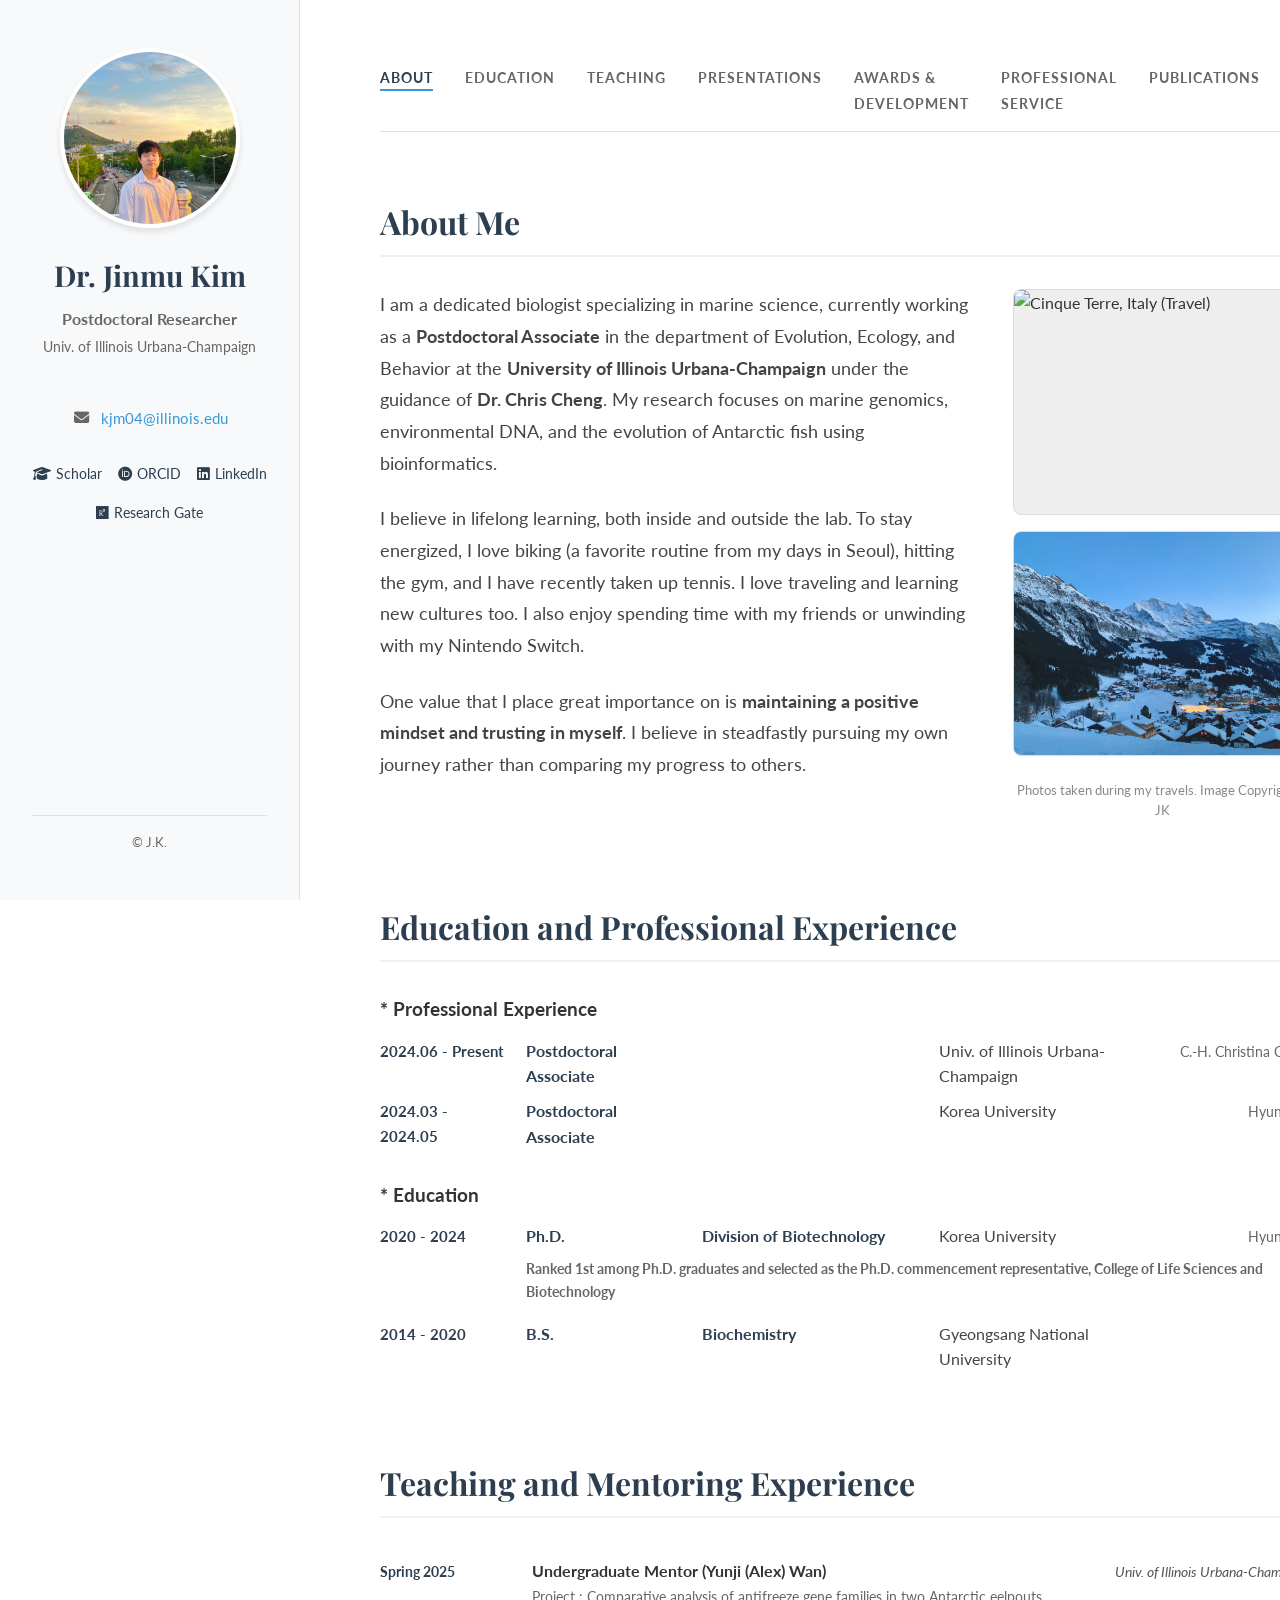
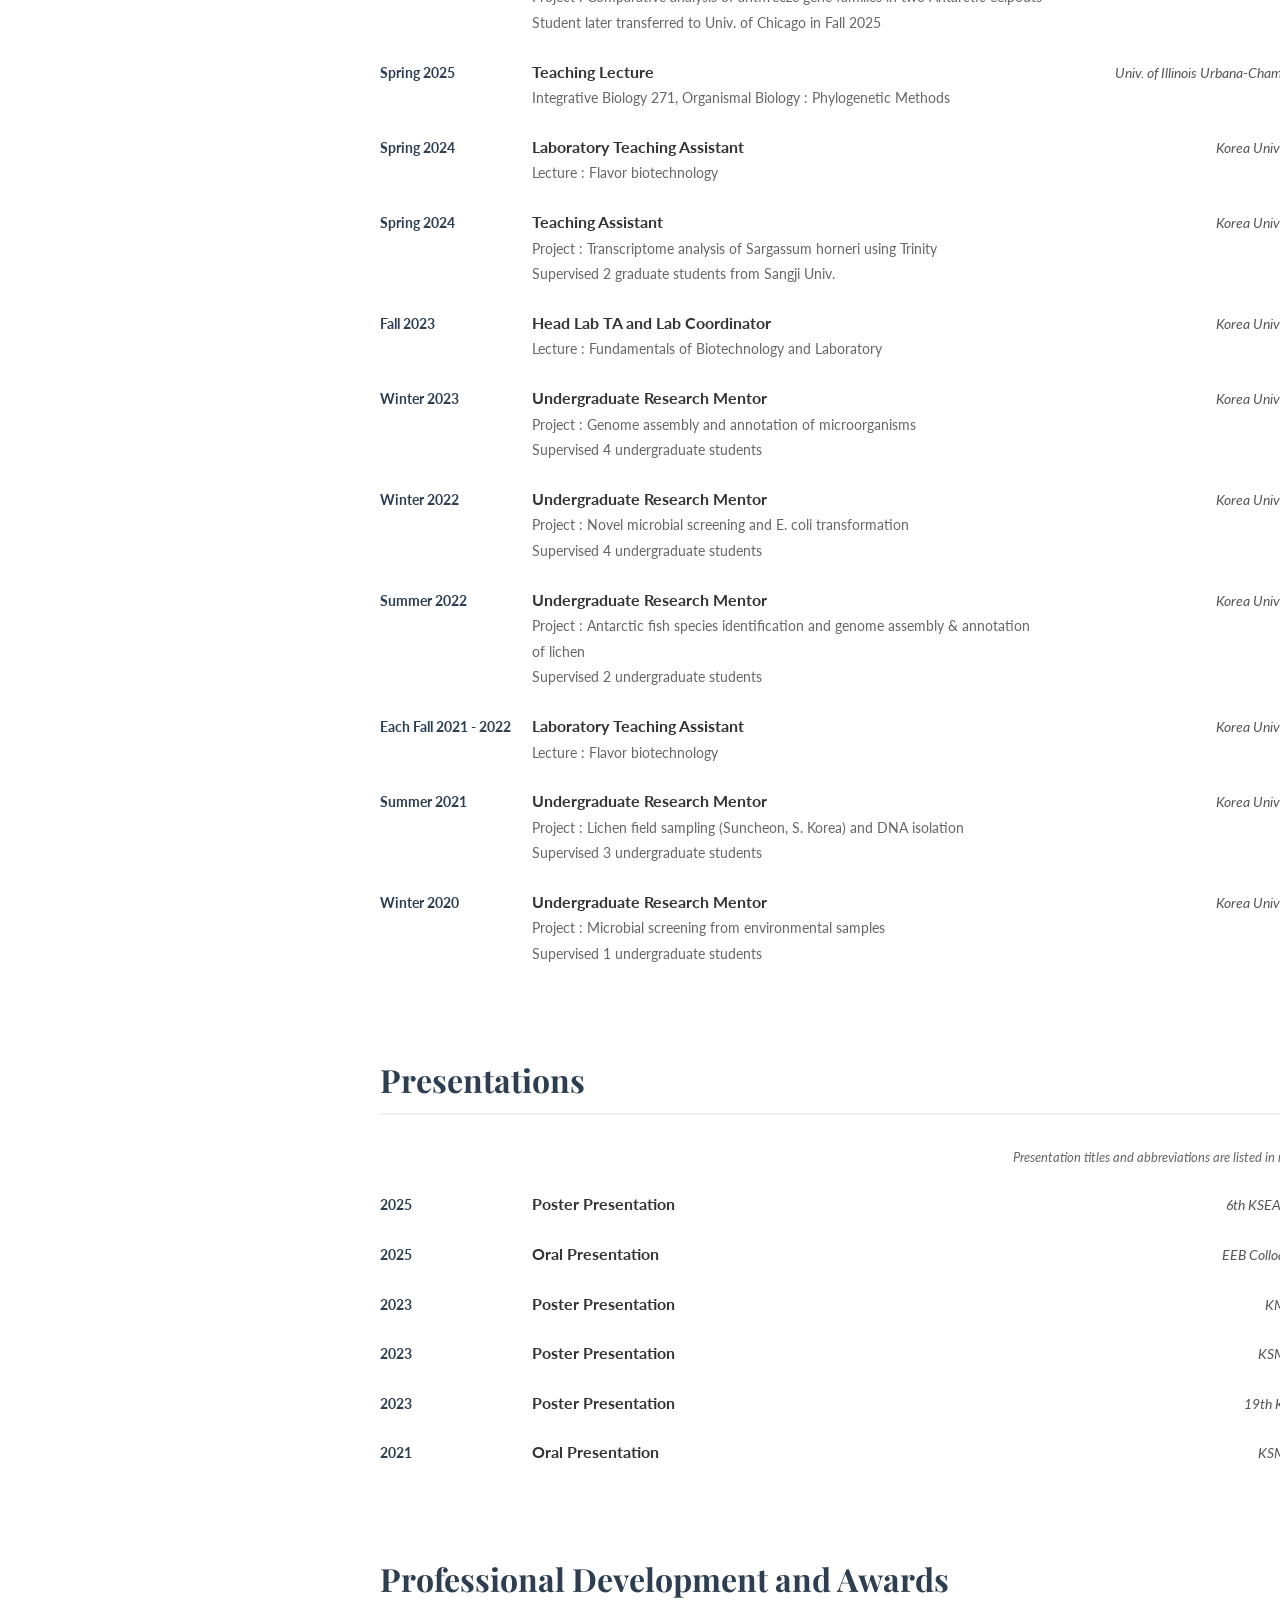
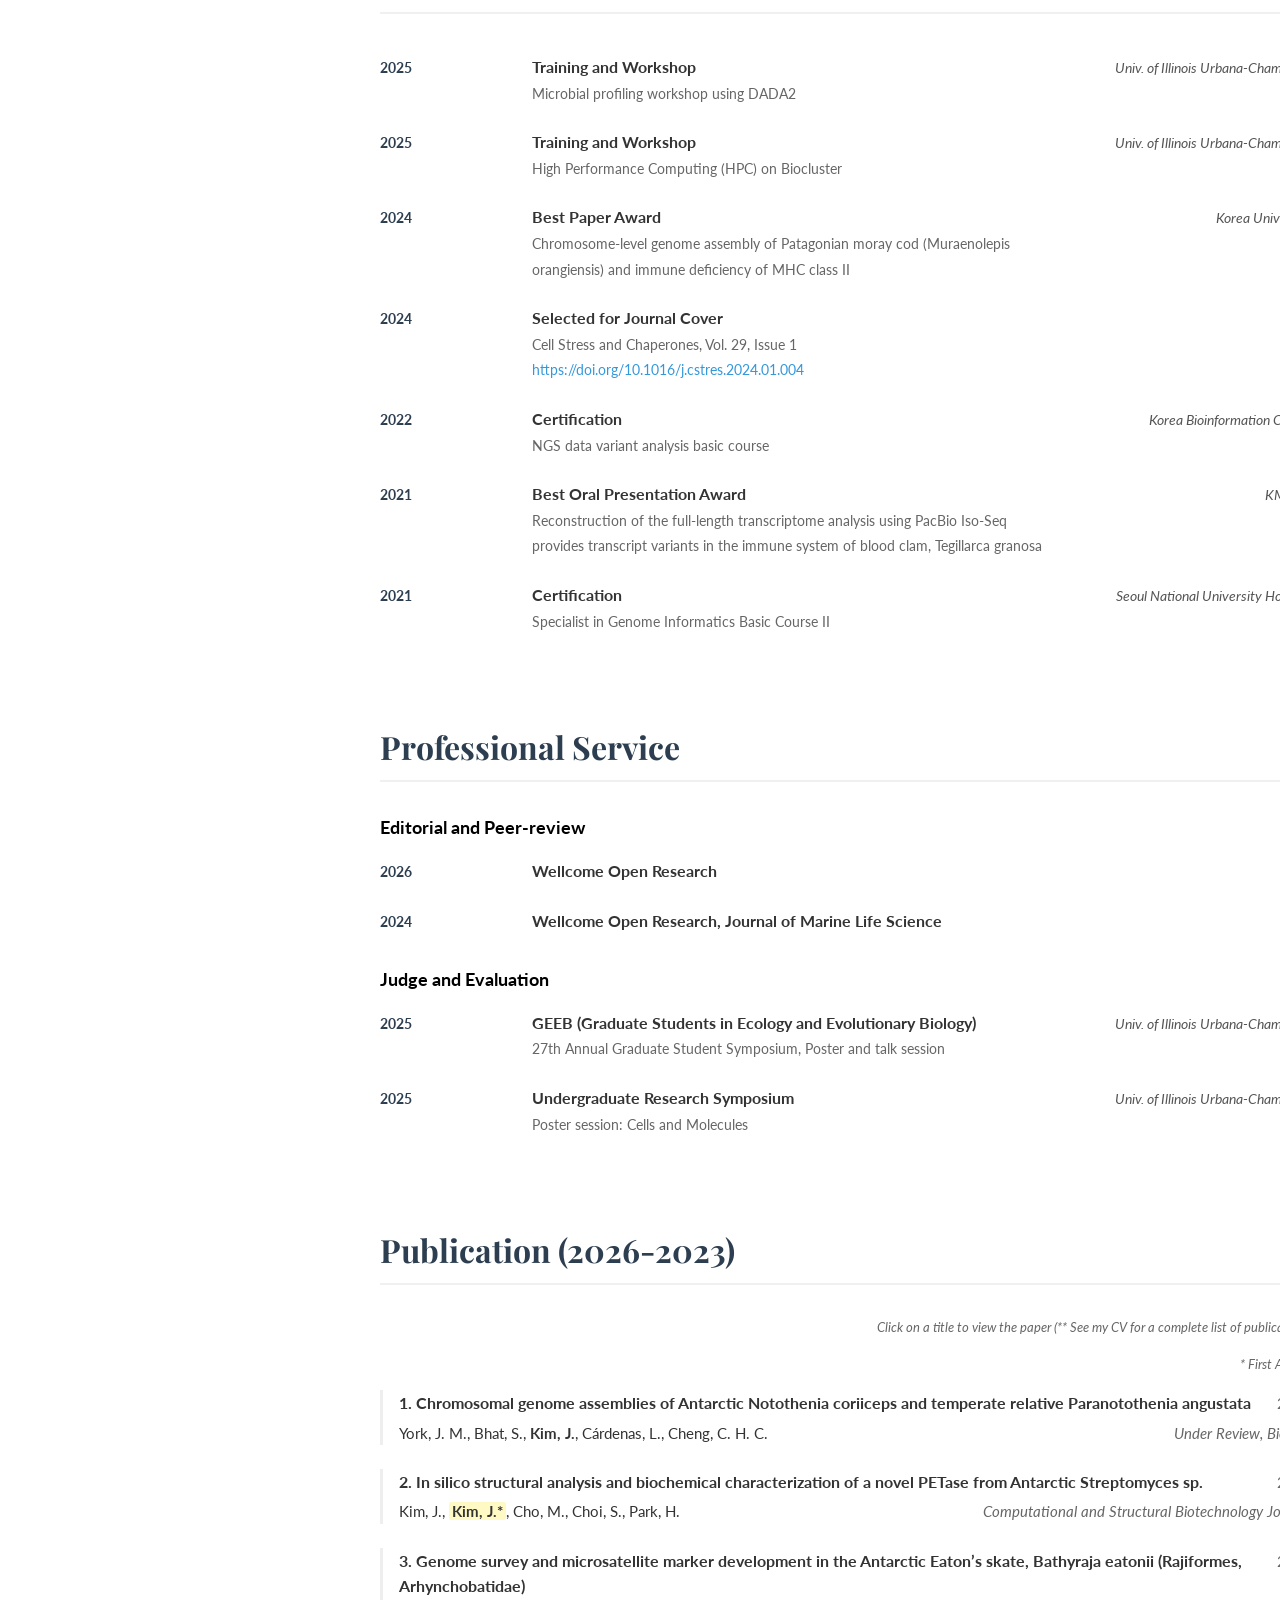
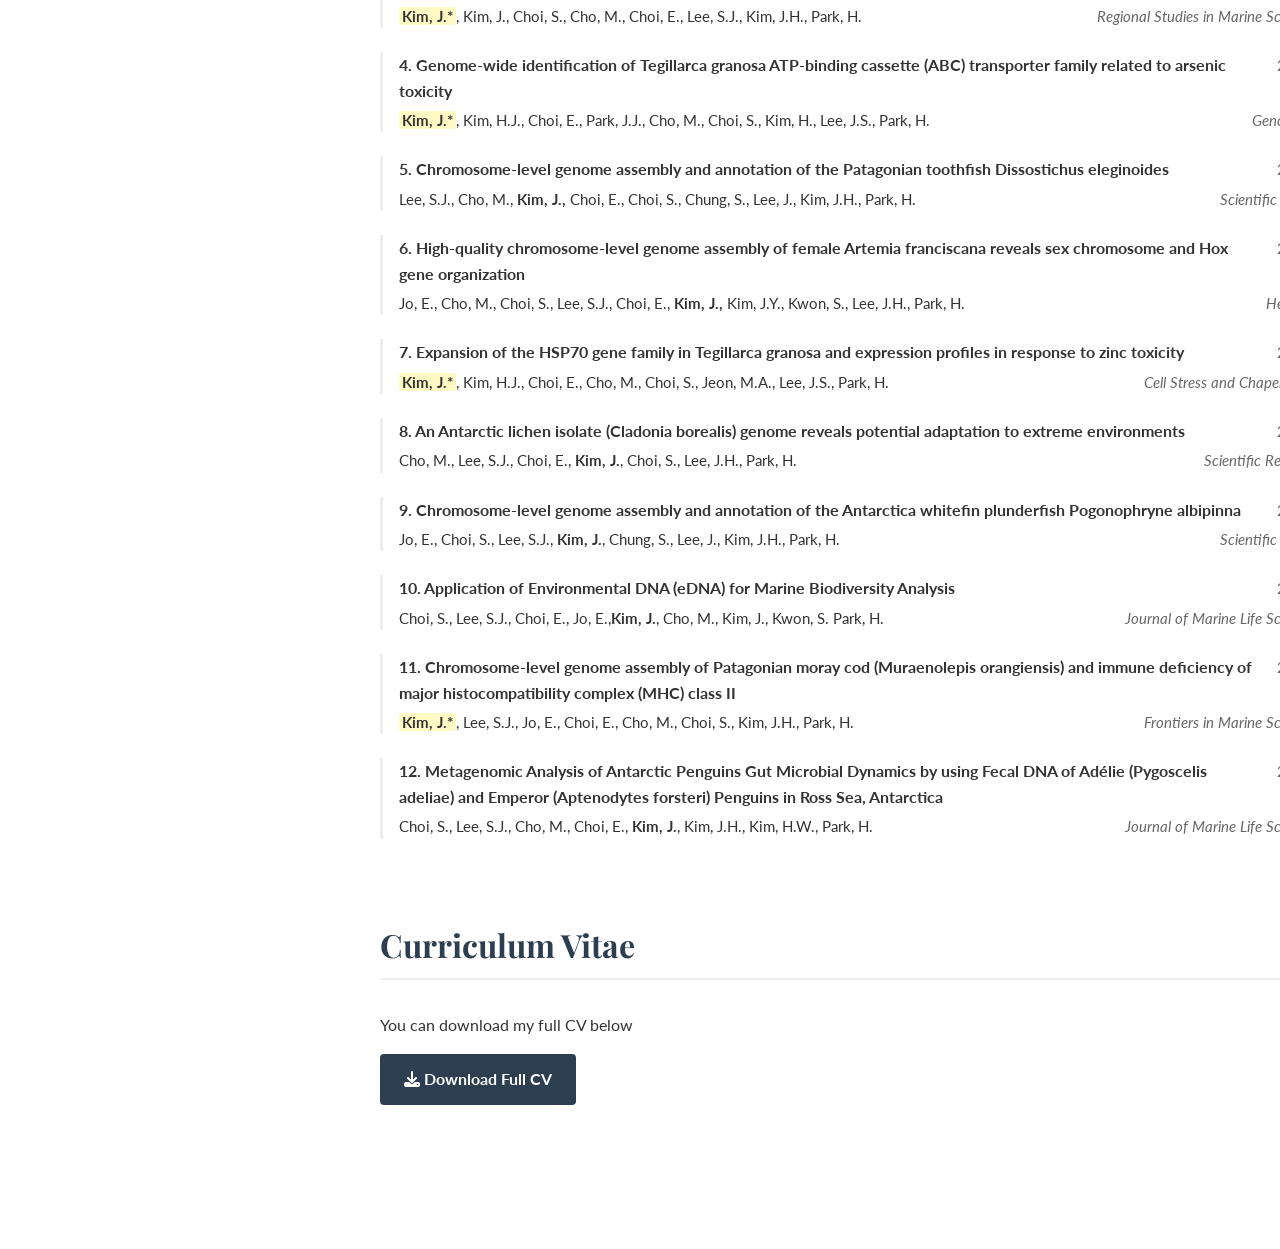
==== index.html @ 4d1abf41 "Initial commit" ====
<!DOCTYPE html>
<html lang="en">

<head>
    <meta charset="UTF-8">
    <meta name="viewport" content="width=device-width, initial-scale=1.0">
    <title>Dr. Jinmu Kim | JK</title>
    <meta name="description" content="Personal webpage of JK, Biologist. Research, Publications, and CV.">
    <link rel="stylesheet" href="style.css">
    <!-- Google Fonts -->
    <link rel="preconnect" href="https://fonts.googleapis.com">
    <link rel="preconnect" href="https://fonts.gstatic.com" crossorigin>
    <link
        href="https://fonts.googleapis.com/css2?family=Lato:wght@300;400;700&family=Playfair+Display:wght@700&display=swap"
        rel="stylesheet">
    <!-- Font Awesome for Icons -->
    <link rel="stylesheet" href="https://cdnjs.cloudflare.com/ajax/libs/font-awesome/6.4.0/css/all.min.css">
</head>

<body>

    <div class="container">
        <!-- Sidebar Section -->
        <aside class="sidebar">
            <div class="profile-section">
                <div class="profile-photo-container">
                    <!-- Placeholder image until user provides one -->
                    <img src="assets/profile.png" alt="Profile Photo" class="profile-photo" id="profile-photo">
                </div>
                <h1 class="name">Dr. Jinmu Kim</h1>
                <p class="title">Postdoctoral Researcher </p>
                <p class="university">Univ. of Illinois Urbana-Champaign</p>
            </div>

            <div class="contact-section">
                <ul class="contact-list">
                    <li><i class="fas fa-envelope"></i> <a href="kjm04@illinois.edu">kjm04@illinois.edu</a></li>
                    <!--<li><i class="fas fa-phone"></i> +1 (217) 390-0865</li>-->
                    <!--<li><i class="fas fa-map-marker-alt"> </i> Dept. of EEB, School of Integrative Biology</li>-->
                </ul>

                <div class="social-links">
                    <a href="https://scholar.google.com/citations?user=EKrur-wAAAAJ&hl=en"
                        aria-label="Google Scholar"><i class="fas fa-graduation-cap"></i> Scholar</a>
                    <a href="https://orcid.org/0000-0003-4045-7227" aria-label="ORCID"><i class="fab fa-orcid"></i>
                        ORCID</a>
                    <a href="https://www.linkedin.com/in/jinmu-kim-b20b4b314" aria-label="LinkedIn"><i
                            class="fab fa-linkedin"></i> LinkedIn</a>
                    <a href="https://www.researchgate.net/profile/Jinmu-Kim" aria-label="ResearchGate"><i
                            class="fab fa-researchgate"></i> Research Gate</a>
                </div>
            </div>

            <div class="sidebar-footer">
                <p>&copy; <span id="current-year"></span> J.K.</p>
            </div>
        </aside>

        <!-- Main Content Section -->
        <main class="main-content">
            <header class="mobile-header">
                <span class="mobile-title">Dr. Jinmu Kim</span>
                <button class="menu-toggle" aria-label="Toggle navigation">
                    <i class="fas fa-bars"></i>
                </button>
            </header>

            <nav class="top-nav" id="top-nav">
                <ul>
                    <li><a href="#about" class="active">About</a></li>
                    <li><a href="#education">Education</a></li>
                    <li><a href="#teaching">Teaching</a></li>
                    <li><a href="#conferences">Presentations</a></li>
                    <li><a href="#awards">Awards & Development</a></li>
                    <li><a href="#service">Professional Service</a></li>
                    <li><a href="#publications">Publications</a></li>
                    <li><a href="#cv">CV</a></li>
                </ul>
            </nav>

            <section id="about" class="content-section">
                <h2>About Me</h2>
                <div class="about-container">
                    <div class="about-text">
                        <p class="intro-text">
                            I am a dedicated biologist specializing in marine science, currently working as a
                            <strong>Postdoctoral Associate</strong> in the department of Evolution, Ecology, and
                            Behavior at the
                            <strong>University of Illinois Urbana-Champaign</strong> under the guidance of
                            <strong>Dr. Chris Cheng</strong>. My research focuses on marine genomics, environmental DNA,
                            and the
                            evolution of Antarctic fish using bioinformatics.
                        </p>
                        <p class="intro-text">
                            I believe in lifelong learning, both inside and outside the lab. To stay energized, I love
                            biking (a
                            favorite routine from my days in Seoul), hitting the gym, and I have recently taken up
                            tennis. I
                            love
                            traveling and learning new cultures too.
                            I also enjoy spending time with my friends or unwinding with my Nintendo Switch.
                        </p>
                        <p class="intro-text">
                            One value that I place great importance on is <strong>maintaining a positive mindset and
                                trusting in
                                myself</strong>. I believe in steadfastly pursuing my own journey rather than comparing
                            my
                            progress to others.
                        </p>
                    </div>
                    <div class="about-images">
                        <img src="assets/italy.jpg" alt="Cinque Terre, Italy (Travel)" class="about-img">
                        <img src="assets/swis_wide2.jpg" alt="Switzerland (Travel)" class="about-img">
                        <p class="img-copyright">Photos taken during my travels. Image Copyright &copy; JK</p>
                    </div>
                </div>
            </section>

            <section id="education" class="content-section">
                <h2>Education and Professional Experience</h2>

                <h3>* Professional Experience</h3>
                <div class="education-grid">
                    <div class="edu-date">2024.06 - Present</div>
                    <div class="edu-role">Postdoctoral Associate</div>
                    <div class="edu-dept"></div>
                    <div class="edu-loc">Univ. of Illinois Urbana-Champaign</div>
                    <div class="edu-advisor">C.-H. Christina Cheng </div>
                </div>
                <!-- Reduced spacing between entries -->
                <div class="education-grid">
                    <div class="edu-date">2024.03 - 2024.05</div>
                    <div class="edu-role">Postdoctoral Associate</div>
                    <div class="edu-dept"></div>
                    <div class="edu-loc">Korea University</div>
                    <div class="edu-advisor">Hyun Park</div>
                </div>

                <br>

                <h3>* Education</h3>
                <div class="education-grid">
                    <div class="edu-date">2020 - 2024</div>
                    <div class="edu-role">Ph.D.</div>
                    <div class="edu-dept">Division of Biotechnology</div>
                    <div class="edu-loc">Korea University</div>
                    <div class="edu-advisor">Hyun Park</div>
                    <div class="edu-note">Ranked 1st among Ph.D. graduates and selected as the Ph.D. commencement
                        representative, College of Life Sciences and Biotechnology</div>
                </div>
                <div class="education-grid">
                    <div class="edu-date">2014 - 2020</div>
                    <div class="edu-role">B.S.</div>
                    <div class="edu-dept">Biochemistry</div>
                    <div class="edu-loc">Gyeongsang National University</div>
                    <div class="edu-advisor"></div>
                </div>
            </section>

            <section id="teaching" class="content-section">
                <h2>Teaching and Mentoring Experience</h2>
                <!-- <p class="citation-note">Please refer to my CV for a complete list of teaching and mentoring experience
                </p> -->
                <div class="teaching-grid">
                    <div class="teach-date">Spring 2025</div>
                    <div class="teach-role">Undergraduate Mentor (Yunji (Alex) Wan) <br> <span
                            class="teach-note">Project :
                            Comparative
                            analysis of antifreeze gene families in two Antarctic eelpouts</span>
                        <br> <span class="teach-note">Student later transferred to Univ. of Chicago in Fall 2025</span>
                    </div>
                    <div class="teach-loc">Univ. of Illinois Urbana-Champaign</div>
                </div>
                <div class="teaching-grid">
                    <div class="teach-date">Spring 2025</div>
                    <div class="teach-role">Teaching Lecture <br> <span class="teach-note">Integrative Biology 271,
                            Organismal Biology : Phylogenetic Methods</span></div>
                    <div class="teach-loc">Univ. of Illinois Urbana-Champaign</div>
                </div>
                <div class="teaching-grid">
                    <div class="teach-date">Spring 2024</div>
                    <div class="teach-role">Laboratory Teaching Assistant <br> <span class="teach-note">Lecture :
                            Flavor biotechnology</span></div>
                    <div class="teach-loc">Korea University</div>
                </div>
                <div class="teaching-grid">
                    <div class="teach-date">Spring 2024</div>
                    <div class="teach-role">Teaching Assistant <br> <span class="teach-note">Project : Transcriptome
                            analysis of Sargassum horneri using Trinity<br>
                            <span class="teach-note">Supervised 2 graduate students from Sangji Univ.</span></span>
                    </div>
                    <div class="teach-loc">Korea University</div>
                </div>
                <div class="teaching-grid">
                    <div class="teach-date">Fall 2023</div>
                    <div class="teach-role">Head Lab TA and Lab Coordinator <br><span class="teach-note">Lecture :
                            Fundamentals of Biotechnology and Laboratory</span></div>
                    <div class="teach-loc">Korea University</div>
                </div>
                <div class="teaching-grid">
                    <div class="teach-date">Winter 2023</div>
                    <div class="teach-role">Undergraduate Research Mentor <br><span class="teach-note">Project : Genome
                            assembly and annotation of microorganisms<br><span class="teach-note">Supervised 4
                                undergraduate students</span></span></div>
                    <div class="teach-loc">Korea University</div>
                </div>
                <div class="teaching-grid">
                    <div class="teach-date">Winter 2022</div>
                    <div class="teach-role">Undergraduate Research Mentor <br><span class="teach-note">Project : Novel
                            microbial screening and E. coli transformation<br><span class="teach-note">Supervised 4
                                undergraduate students</span></span></div>
                    <div class="teach-loc">Korea University</div>
                </div>
                <div class="teaching-grid">
                    <div class="teach-date">Summer 2022</div>
                    <div class="teach-role">Undergraduate Research Mentor <br><span class="teach-note">Project :
                            Antarctic fish species identification and genome assembly & annotation of lichen<br><span
                                class="teach-note">Supervised 2 undergraduate students</span></span></div>
                    <div class="teach-loc">Korea University</div>
                </div>
                <div class="teaching-grid">
                    <div class="teach-date">Each Fall 2021 - 2022</div>
                    <div class="teach-role">Laboratory Teaching Assistant <br><span class="teach-note">Lecture : Flavor
                            biotechnology</span></div>
                    <div class="teach-loc">Korea University</div>
                </div>
                <div class="teaching-grid">
                    <div class="teach-date">Summer 2021</div>
                    <div class="teach-role">Undergraduate Research Mentor <br><span class="teach-note">Project : Lichen
                            field sampling (Suncheon, S. Korea) and DNA isolation<br><span class="teach-note">Supervised
                                3 undergraduate students</span></span></div>
                    <div class="teach-loc">Korea University</div>
                </div>
                <div class="teaching-grid">
                    <div class="teach-date">Winter 2020</div>
                    <div class="teach-role">Undergraduate Research Mentor <br><span class="teach-note">Project :
                            Microbial screening from environmental samples<br><span class="teach-note">Supervised 1
                                undergraduate students</span></span></div>
                    <div class="teach-loc">Korea University</div>
                </div>
            </section>

            <section id="conferences" class="content-section">
                <h2>Presentations</h2>
                <p class="citation-note">Presentation titles and abbreviations are listed in my CV</p>
                <div class="teaching-grid">
                    <div class="teach-date">2025</div>
                    <div class="teach-role">Poster Presentation <br> <span class="teach-note"></span></div>
                    <div class="teach-loc">6th KSEA MRC</div>
                </div>
                <div class="teaching-grid">
                    <div class="teach-date">2025</div>
                    <div class="teach-role">Oral Presentation <br><span class="teach-note"></span></div>
                    <div class="teach-loc">EEB Colloquium</div>
                </div>
                <div class="teaching-grid">
                    <div class="teach-date">2023</div>
                    <div class="teach-role">Poster Presentation <br><span class="teach-note"></span></div>
                    <div class="teach-loc">KMALIS</div>
                </div>
                <div class="teaching-grid">
                    <div class="teach-date">2023</div>
                    <div class="teach-role">Poster Presentation <br><span class="teach-note"></span></div>
                    <div class="teach-loc">KSMALIS</div>
                </div>
                <div class="teaching-grid">
                    <div class="teach-date">2023</div>
                    <div class="teach-role">Poster Presentation <br><span class="teach-note"></span></div>
                    <div class="teach-loc">19th KOGO</div>
                </div>
                <div class="teaching-grid">
                    <div class="teach-date">2021</div>
                    <div class="teach-role">Oral Presentation <br> <span class="teach-note"></span></div>
                    <div class="teach-loc">KSMALIS</div>
                </div>
            </section>

            <section id="awards" class="content-section">
                <h2>Professional Development and Awards</h2>
                <div class="award-grid">
                    <div class="award-date">2025</div>
                    <div class="award-role">Training and Workshop <br> <span class="award-note">Microbial profiling
                            workshop using DADA2</span></div>
                    <div class="award-loc">Univ. of Illinois Urbana-Champaign</div>
                </div>
                <div class="award-grid">
                    <div class="award-date">2025</div>
                    <div class="award-role">Training and Workshop <br> <span class="award-note">High Performance
                            Computing (HPC) on Biocluster</span></div>
                    <div class="award-loc">Univ. of Illinois Urbana-Champaign</div>
                </div>
                <div class="award-grid">
                    <div class="award-date">2024</div>
                    <div class="award-role">Best Paper Award <br> <span class="award-note">Chromosome-level genome
                            assembly of Patagonian moray cod (Muraenolepis orangiensis) and immune deficiency of MHC
                            class II</span></div>
                    <div class="award-loc">Korea University</div>
                </div>
                <div class="award-grid">
                    <div class="award-date">2024</div>
                    <div class="award-role">Selected for Journal Cover <br> <span class="award-note">Cell Stress and
                            Chaperones, Vol. 29, Issue 1 <a href="https://doi.org/10.1016/j.cstres.2024.01.004"
                                target="_blank">https://doi.org/10.1016/j.cstres.2024.01.004</a>
                        </span></div>
                    <div class="award-loc"></div>
                </div>
                <div class="award-grid">
                    <div class="award-date">2022</div>
                    <div class="award-role">Certification<br> <span class="award-note">NGS data variant analysis basic
                            course</span></div>
                    <div class="award-loc">Korea Bioinformation Center</div>
                </div>
                <div class="award-grid">
                    <div class="award-date">2021</div>
                    <div class="award-role">Best Oral Presentation Award<br> <span class="award-note">Reconstruction of
                            the full-length transcriptome analysis using PacBio Iso-Seq provides transcript variants in
                            the immune system of blood clam, Tegillarca granosa</span></div>
                    <div class="award-loc">KMALIS</div>
                </div>
                <div class="award-grid">
                    <div class="award-date">2021</div>
                    <div class="award-role">Certification<br> <span class="award-note">Specialist in Genome Informatics
                            Basic Course II</span></div>
                    <div class="award-loc">Seoul National University Hospital</div>
            </section>

            <section id="service" class="content-section">
                <h2>Professional Service</h2>
                <div class="service-subsection">Editorial and Peer-review</div>
                <div class="service-grid">
                    <div class="service-date">2026</div>
                    <div class="service-role">Wellcome Open Research <br> <span class="service-note"></span></div>
                    <div class="service-loc"></div>
                </div>
                <div class="service-grid">
                    <div class="service-date">2024</div>
                    <div class="service-role">Wellcome Open Research, Journal of Marine Life Science <br> <span
                            class="service-note"></span></div>
                    <div class="service-loc"></div>
                </div>

                <div class="service-subsection">Judge and Evaluation</div>
                <div class="service-grid">
                    <div class="service-date">2025</div>
                    <div class="service-role">GEEB (Graduate Students in Ecology and Evolutionary Biology) <br> <span
                            class="service-note">27th Annual Graduate Student Symposium, Poster and talk session</span>
                    </div>
                    <div class="service-loc">Univ. of Illinois Urbana-Champaign</div>
                </div>
                <div class="service-grid">
                    <div class="service-date">2025</div>
                    <div class="service-role">Undergraduate Research Symposium <br> <span class="service-note">Poster
                            session: Cells and Molecules</span></div>
                    <div class="service-loc">Univ. of Illinois Urbana-Champaign</div>
                </div>
            </section>

            <section id="publications" class="content-section">
                <h2>Publication (2026-2023)</h2>
                <p class="citation-note">Click on a title to view the paper (** See my CV for a complete list of
                    publications)</p>
                <p class="citation-note">* First Author</p>
                <ul class="citation-list">
                    <li>
                        <span class="citation-title"><a href="https://doi.org/10.1101/2025.10.11.681823">1. Chromosomal
                                genome assemblies of
                                Antarctic Notothenia coriiceps and temperate relative Paranotothenia angustata</a> <span
                                class="citation-year">2026</span></span>
                        <span class="citation-authors">York, J. M., Bhat, S., <strong>Kim, J.</strong>, Cárdenas, L.,
                            Cheng, C. H. C.</span> <span class="citation-journal"><em>Under Review, BioRxiv</em></span>
                    </li>
                    <li>
                        <span class="citation-title"><a href="https://doi.org/10.1016/j.csbj.2025.11.017">2. In silico
                                structural analysis and biochemical characterization
                                of a novel PETase from Antarctic Streptomyces sp.</a> <span
                                class="citation-year">2025</span></span>
                        <span class="citation-authors">Kim, J., <span class="first-author"><strong>Kim,
                                    J.*</strong></span>, Cho, M., Choi, S., Park,
                            H.</span> <span class="citation-journal"><em>Computational and Structural Biotechnology
                                Journal</em></span>
                    </li>
                    <li>
                        <span class="citation-title"><a href="https://doi.org/10.1016/j.rsma.2025.104432">3. Genome
                                survey and microsatellite marker development in the Antarctic Eaton’s skate, Bathyraja
                                eatonii (Rajiformes, Arhynchobatidae)</a> <span class="citation-year">2025</span></span>
                        <span class="citation-authors"><span class="first-author"><strong>Kim, J.*</strong></span>, Kim,
                            J., Choi, S., Cho, M., Choi, E., Lee, S.J., Kim, J.H., Park, H.</span> <span
                            class="citation-journal"><em>Regional Studies in Marine Science</em></span>
                    </li>
                    <li>
                        <span class="citation-title"><a href="https://doi.org/10.1016/j.ygeno.2025.111024">4.
                                Genome-wide identification of Tegillarca granosa ATP-binding cassette (ABC) transporter
                                family related to arsenic toxicity</a> <span class="citation-year">2025</span></span>
                        <span class="citation-authors"><span class="first-author"><strong>Kim, J.*</strong></span>, Kim,
                            H.J., Choi, E., Park, J.J., Cho, M., Choi, S., Kim, H., Lee, J.S., Park, H. </span>
                        <span class="citation-journal"><em>Genomics</em></span>
                    </li>
                    <li>
                        <span class="citation-title"><a href="https://doi.org/10.1038/s41597-024-04119-w">5.
                                Chromosome-level genome assembly and annotation of the Patagonian toothfish Dissostichus
                                eleginoides</a> <span class="citation-year">2024</span></span>
                        <span class="citation-authors">Lee, S.J., Cho, M.,
                            <strong>Kim, J.,</strong> Choi, E., Choi, S., Chung, S., Lee, J., Kim, J.H., Park, H.
                        </span>
                        <span class="citation-journal"><em>Scientific Data</em></span>
                    </li>
                    <li>
                        <span class="citation-title"><a href="https://doi.org/10.1016/j.heliyon.2024.e38687">6.
                                High-quality chromosome-level genome assembly of female Artemia franciscana reveals sex
                                chromosome and Hox gene organization</a> <span class="citation-year">2024</span></span>
                        <span class="citation-authors">Jo, E., Cho, M., Choi, S.,
                            Lee, S.J., Choi, E., <strong>Kim, J.,</strong> Kim, J.Y., Kwon, S., Lee, J.H., Park, H.
                        </span>
                        <span class="citation-journal"><em>Heliyon</em></span>
                    </li>
                    <li>
                        <span class="citation-title"><a href="https://doi.org/10.1016/j.cstres.2024.01.004">7.
                                Expansion of the HSP70 gene family in Tegillarca granosa and expression profiles in
                                response to zinc toxicity</a> <span class="citation-year">2024</span></span>
                        <span class="citation-authors"><span class="first-author"><strong>Kim, J.*</strong></span>, Kim,
                            H.J., Choi, E., Cho, M., Choi, S., Jeon, M.A., Lee, J.S., Park, H. </span>
                        <span class="citation-journal"><em>Cell Stress and Chaperones</em></span>
                    </li>
                    <li>
                        <span class="citation-title"><a href="https://doi.org/10.1038/s41598-024-51895-x">8.
                                An Antarctic lichen isolate (Cladonia borealis) genome reveals potential adaptation to
                                extreme environments</a> <span class="citation-year">2024</span></span>
                        <span class="citation-authors">Cho, M., Lee, S.J., Choi, E., <strong>Kim, J.</strong>, Choi, S.,
                            Lee, J.H., Park, H. </span>
                        <span class="citation-journal"><em>Scientific Reports</em></span>
                    </li>
                    <li>
                        <span class="citation-title"><a href="https://doi.org/10.1038/s41597-023-02811-x">9.
                                Chromosome-level genome assembly and annotation of the Antarctica whitefin plunderfish
                                Pogonophryne albipinna</a> <span class="citation-year">2023</span></span>
                        <span class="citation-authors">Jo, E., Choi, S., Lee, S.J., <strong>Kim, J.</strong>, Chung, S.,
                            Lee, J., Kim, J.H., Park, H. </span>
                        <span class="citation-journal"><em>Scientific Data</em></span>
                    </li>
                    <li>
                        <span class="citation-title"><a href="https://doi.org/10.23005/ksmls.2023.8.2.93">10.
                                Application of Environmental DNA (eDNA) for Marine Biodiversity Analysis</a> <span
                                class="citation-year">2023</span></span>
                        <span class="citation-authors">Choi, S., Lee, S.J., Choi, E., Jo, E.,<strong>Kim, J.</strong>,
                            Cho, M., Kim, J., Kwon, S. Park, H.</span>
                        <span class="citation-journal"><em>Journal of Marine Life Science</em></span>
                    </li>
                    <li>
                        <span class="citation-title"><a href="https://doi.org/10.3389/fmars.2023.1215125">11.
                                Chromosome-level genome assembly of Patagonian moray cod (Muraenolepis orangiensis) and
                                immune deficiency of major histocompatibility complex (MHC) class II</a> <span
                                class="citation-year">2023</span></span>
                        <span class="citation-authors"><span class="first-author"><strong>Kim, J.*</strong></span>, Lee,
                            S.J., Jo, E., Choi, E., Cho, M., Choi, S., Kim, J.H., Park, H.</span>
                        <span class="citation-journal"><em>Frontiers in Marine Science</em></span>
                    </li>
                    <li>
                        <span class="citation-title"><a href="https://doi.org/10.23005/ksmls.2023.8.1.43">12.
                                Metagenomic Analysis of Antarctic Penguins Gut Microbial Dynamics by using Fecal DNA of
                                Adélie (Pygoscelis adeliae) and Emperor (Aptenodytes forsteri) Penguins in Ross Sea,
                                Antarctica</a> <span class="citation-year">2023</span></span>
                        <span class="citation-authors">Choi, S., Lee, S.J., Cho, M., Choi, E., <strong>Kim, J.</strong>,
                            Kim, J.H., Kim, H.W., Park, H.</span>
                        <span class="citation-journal"><em>Journal of Marine Life Science</em></span>
                    </li>

                </ul>
            </section>

            <section id="cv" class="content-section">
                <h2>Curriculum Vitae</h2>
                <p>You can download my full CV below</p>
                <a href="assets/JK_cv_2026.pdf" target="_blank" class="btn-download"><i class="fas fa-download"></i>
                    Download Full CV</a>
            </section </main>
    </div>

    <script src="script.js"></script>
</body>

</html>
---- style.css ----
/* CSS Variables */
:root {
    --primary-color: #2c3e50;
    /* Deep Blue/Slate */
    --accent-color: #3498db;
    /* Bright Blue for links/actions */
    --bg-color: #ffffff;
    --sidebar-bg: #f8f9fa;
    /* Light Gray for Sidebar */
    --text-color: #333333;
    --light-text: #666666;
    --border-color: #e0e0e0;
    --font-heading: 'Playfair Display', serif;
    --font-body: 'Lato', sans-serif;
    --sidebar-width: 300px;
    --content-max-width: 1100px;
    /* Increased width */
}

/* Reset & Base Styles */
* {
    box-sizing: border-box;
    margin: 0;
    padding: 0;
}

body {
    font-family: var(--font-body);
    color: var(--text-color);
    line-height: 1.6;
    background-color: var(--bg-color);
}

a {
    color: var(--accent-color);
    text-decoration: none;
    transition: color 0.3s ease;
}

a:hover {
    color: #1d6fa5;
    text-decoration: underline;
}

ul {
    list-style: none;
}

/* Layout Grid */
.container {
    display: grid;
    grid-template-columns: var(--sidebar-width) 1fr;
    min-height: 100vh;
}

/* Sidebar Styles */
.sidebar {
    background-color: var(--sidebar-bg);
    padding: 3rem 2rem;
    border-right: 1px solid var(--border-color);
    position: sticky;
    top: 0;
    height: 100vh;
    overflow-y: auto;
    display: flex;
    flex-direction: column;
    justify-content: space-between;
}

.profile-section {
    text-align: center;
    margin-bottom: 2rem;
}

.profile-photo-container {
    width: 180px;
    height: 180px;
    margin: 0 auto 1.5rem;
    border-radius: 50%;
    overflow: hidden;
    border: 4px solid #fff;
    box-shadow: 0 4px 6px rgba(0, 0, 0, 0.1);
}

.profile-photo {
    width: 100%;
    height: 100%;
    object-fit: cover;
}

.name {
    font-family: var(--font-heading);
    font-size: 1.8rem;
    margin-bottom: 0.5rem;
    color: var(--primary-color);
}

.title {
    font-weight: 700;
    color: var(--light-text);
    margin-bottom: 0.2rem;
}

.university {
    color: var(--light-text);
    font-size: 0.9rem;
}

.contact-section {
    margin-top: 1rem;
}

.contact-list li {
    margin-bottom: 0.8rem;
    font-size: 0.95rem;
    color: var(--link-text);
    display: flex;
    align-items: center;
    gap: 10px;
    justify-content: center;
}

/* About Section Layout */
.about-container {
    display: grid;
    grid-template-columns: 1fr;
    gap: 2rem;
    margin-bottom: 2rem;
}

@media (min-width: 900px) {
    .about-container {
        grid-template-columns: 2fr 1fr;
        /* Text takes more space, images on the right */
        align-items: start;
    }
}

.about-images {
    display: flex;
    flex-direction: column;
    gap: 1rem;
}

.about-img {
    width: 100%;
    aspect-ratio: 4/3;
    /* Standard photo ratio */
    background-color: #eee;
    border-radius: 8px;
    object-fit: cover;
    border: 1px solid #ddd;
}

.img-copyright {
    text-align: center;
    font-size: 0.8rem;
    color: #888;
    margin-top: 0.5rem;
}

.about-bottom-img {
    width: 100%;
    max-width: 800px;
    height: auto;
    margin: 0 auto;
    display: block;
    border-radius: 8px;
    border: 1px solid #ddd;
}

.contact-list i {
    color: var(--light-text);
    width: 20px;
    text-align: center;
}

.social-links {
    margin-top: 2rem;
    display: flex;
    flex-wrap: wrap;
    gap: 1rem;
    justify-content: center;
}

.social-links a {
    color: var(--primary-color);
    font-size: 0.9rem;
    display: flex;
    align-items: center;
    gap: 5px;
}

.social-links a:hover {
    color: var(--accent-color);
    text-decoration: none;
}

.sidebar-footer {
    border-top: 1px solid var(--border-color);
    padding-top: 1rem;
    margin-top: auto;
    font-size: 0.8rem;
    color: var(--light-text);
    text-align: center;
}

/* Main Content Styles */
.main-content {
    padding: 4rem 5rem;
}

/* Mobile Header (Hidden on Desktop) */
.mobile-header {
    display: none;
}

/* Top Navigation */
.top-nav {
    margin-bottom: 4rem;
    border-bottom: 1px solid var(--border-color);
    padding-bottom: 1rem;
}

.top-nav ul {
    display: flex;
    gap: 2rem;
}

.top-nav a {
    color: var(--light-text);
    font-weight: 700;
    text-transform: uppercase;
    font-size: 0.9rem;
    letter-spacing: 1px;
    padding-bottom: 5px;
    position: relative;
}

.top-nav a:hover,
.top-nav a.active {
    color: var(--primary-color);
    text-decoration: none;
}

.top-nav a.active::after {
    content: '';
    position: absolute;
    bottom: 0px;
    left: 0;
    width: 100%;
    height: 2px;
    background-color: var(--accent-color);
}

/* Section Styles */
.content-section {
    margin-bottom: 5rem;
    max-width: var(--content-max-width);
    scroll-margin-top: 100px;
    /* Offset for sticky headers if added later */
}

h2 {
    font-family: var(--font-heading);
    font-size: 2rem;
    color: var(--primary-color);
    margin-bottom: 2rem;
    padding-bottom: 0.5rem;
    border-bottom: 2px solid #f0f0f0;
}

h3 {
    font-size: 1.2rem;
    margin-bottom: 0.5rem;
    color: var(--text-color);
}

.intro-text {
    font-size: 1.1rem;
    line-height: 1.8;
    margin-bottom: 1.5rem;
    color: #444;
}

/* CV Entries */
.cv-entry {
    margin-bottom: 2rem;
}

.cv-date {
    font-weight: 700;
    color: var(--light-text);
    font-size: 0.9rem;
    margin-bottom: 0.2rem;
}

.cv-loc {
    font-style: italic;
    color: #555;
}

/* Citation List */
.citation-list li {
    display: flex;
    flex-wrap: wrap;
    /* Allows items to wrap if needed */
    align-items: baseline;
    margin-bottom: 1.5rem;
    padding-left: 1rem;
    border-left: 3px solid #eee;
}

.citation-title {
    width: 100%;
    /* Forces title to its own line */
    font-weight: 700;
    margin-bottom: 0.3rem;
    display: flex;
    justify-content: space-between;
    align-items: baseline;
}


.citation-title a {
    color: inherit;
    text-decoration: none;
}

.citation-title a:hover {
    color: var(--accent-color);
    text-decoration: underline;
}

.citation-year {
    font-weight: normal;
    font-size: 0.95rem;
    color: var(--light-text);
    margin-left: 1rem;
    white-space: nowrap;
}

.citation-authors {
    margin-right: auto;
    /* Pushes subsequent items (journal, DOI) to the far right */
    font-size: 0.95rem;
}

.citation-journal {
    color: var(--light-text);
    font-size: 0.95rem;
    /* margin-left removed */
}

.link-doi,
.link-pdf {
    font-size: 0.85rem;
    font-weight: 700;
    margin-left: 1rem;
    /* Space between journal and DOI */
}

.first-author {
    background-color: #fff9c4;
    /* Light yellow highlight */
    padding: 0 3px;
    border-radius: 2px;
}

.citation-note {
    font-size: 0.8rem;
    color: var(--light-text);
    margin-bottom: 1rem;
    font-style: italic;
    display: block;
    text-align: right;
}

/* Award List */
.award-list li {
    display: flex;
    margin-bottom: 1rem;
    align-items: baseline;
}

.award-year {
    font-weight: 700;
    width: 60px;
    flex-shrink: 0;
    color: var(--primary-color);
}

/* Buttons */
.btn-download {
    display: inline-block;
    background-color: var(--primary-color);
    color: #fff;
    padding: 0.8rem 1.5rem;
    border-radius: 4px;
    font-weight: 700;
    margin-top: 1rem;
    text-decoration: none;
}

.btn-download:hover {
    background-color: #34495e;
    color: #fff;
    text-decoration: none;
}

/* Education & Experience Grid */
.education-grid {
    display: grid;
    grid-template-columns: 1.3fr 1.6fr 2.3fr 2fr 1.5fr;
    /* 5 columns: Date, Role, Dept, Location, Advisor */
    gap: 1rem;
    align-items: baseline;
    padding: 0.3rem 0;
}

.education-grid:last-child {
    border-bottom: none;
}


.education-grid:last-child {
    border-bottom: none;
}

.edu-role {
    font-weight: 700;
    color: var(--primary-color);
}

.edu-dept {
    font-weight: 700;
    color: var(--primary-color);
}

.edu-date {
    font-size: 0.95rem;
    color: var(--primary-color);
    font-weight: 700;
    text-align: left;
}

.edu-loc {
    text-align: left;
    /* Centered as requested */
    color: #444;
    margin-left: -0.5rem;
}

.edu-advisor {
    text-align: right;
    /* Right aligned as requested */
    font-style: normal;
    font-size: 0.9rem;
    color: #666;
}

.edu-note {
    grid-column: 2 / -1;
    font-size: 0.9rem;
    color: var(--light-text);
    margin-top: -0.5rem;
    margin-bottom: 0.5rem;
    font-weight: 700;
}

/* Service Grid - Matching Teaching Grid */
.service-grid {
    display: grid;
    grid-template-columns: 0.8fr 3fr 1.5fr;
    gap: 1rem;
    align-items: baseline;
    padding: 0.5rem 0;
    margin-bottom: 0.5rem;
}

.service-date {
    font-weight: 700;
    color: var(--primary-color);
    font-size: 0.9rem;
}

.service-role {
    font-weight: 700;
    color: var(--text-color);
    font-size: 1rem;
}

.service-note {
    font-weight: 400;
    font-size: 0.9rem;
    color: var(--light-text);
}

.service-loc {
    text-align: right;
    /* Right aligned as requested */
    color: #555;
    font-size: 0.9rem;
    font-style: italic;
}

/* Teaching Grid */
.teaching-grid {
    display: grid;
    grid-template-columns: 0.8fr 3fr 1.5fr;
    gap: 1rem;
    align-items: baseline;
    padding: 0.5rem 0;
    margin-bottom: 0.5rem;
}

.teach-date {
    font-weight: 700;
    color: var(--primary-color);
    font-size: 0.9rem;
}

.teach-role {
    font-weight: 700;
    color: var(--text-color);
    font-size: 1rem;
}

.teach-note {
    font-weight: 400;
    font-size: 0.9rem;
    color: var(--light-text);
}

.teach-loc {
    text-align: right;
    color: #555;
    font-size: 0.9rem;
    font-style: italic;
}

/* Awards Grid - Matching Teaching Grid */
.award-grid {
    display: grid;
    grid-template-columns: 0.8fr 3fr 1.5fr;
    gap: 1rem;
    align-items: baseline;
    padding: 0.5rem 0;
    margin-bottom: 0.5rem;
}

.award-date {
    font-weight: 700;
    color: var(--primary-color);
    font-size: 0.9rem;
}

.award-role {
    font-weight: 700;
    color: var(--text-color);
    font-size: 1rem;
}

.award-note {
    font-weight: 400;
    font-size: 0.9rem;
    color: var(--light-text);
}

.award-loc {
    text-align: right;
    color: #555;
    font-size: 0.9rem;
    font-style: italic;
}

/* Mobile Responsiveness */
@media (max-width: 900px) {
    .container {
        grid-template-columns: 1fr;
    }

    .sidebar {
        /* Transform sidebar into mobile header/drawer style in real implementation, 
           or stack it. For now, we'll stack it but make it collapsible or simpler */
        position: relative;
        height: auto;
        padding: 2rem;
        border-bottom: 1px solid var(--border-color);
        border-right: none;
        text-align: center;
    }

    .sidebar .social-links {
        justify-content: center;
    }

    .contact-list li {
        justify-content: center;
    }

    .main-content {
        padding: 2rem;
        /* Reduced padding on mobile */
    }

    .education-grid {
        grid-template-columns: 1fr;
        /* Stack on small screens */
        text-align: left;
        gap: 0.5rem;
    }

    .edu-loc,
    .edu-advisor {
        text-align: left;
    }

    .edu-date {
        display: block;
        margin-left: 0;
        margin-top: 0.2rem;
    }

    .teaching-grid {
        grid-template-columns: 1fr;
        gap: 0.2rem;
    }

    .teach-loc {
        text-align: left;
    }

    .award-grid {
        grid-template-columns: 1fr;
        gap: 0.2rem;
    }

    .award-loc {
        text-align: left;
    }

    .top-nav {
        display: none;
        /* Hide top nav on mobile, use hamburger or simple stack */
    }

    /* Mobile Menu (simplified for this iteration: shows items in sidebar or top) 
        A better mobile nav requires JS to toggle.
        For this step, we'll just stack everything naturally. 
     */

    /* Responsive citations */
    .citation-list li {
        flex-direction: column;
    }

    .citation-authors,
    .citation-journal,
    .link-doi {
        margin: 0 0 0.2rem 0;
        text-align: left;
    }
}

/* Better Mobile Menu with JS Interaction */
@media (max-width: 768px) {
    .sidebar {
        display: none;
        /* Hide full sidebar initially on mobile to reduce scroll */
    }

    .mobile-header {
        display: flex;
        justify-content: space-between;
        align-items: center;
        padding: 1rem 1.5rem;
        background-color: var(--primary-color);
        color: white;
        position: sticky;
        top: 0;
        z-index: 1000;
    }

    .mobile-title {
        font-family: var(--font-heading);
        font-weight: 700;
        font-size: 1.2rem;
    }

    .menu-toggle {
        background: none;
        border: none;
        color: white;
        font-size: 1.5rem;
        cursor: pointer;
    }

    .main-content {
        padding: 2rem 1.5rem;
    }

    /* Open State for Mobile Navigation (toggled by JS) */
    .sidebar.open {
        display: flex;
        position: fixed;
        top: 60px;
        /* Below mobile header */
        left: 0;
        width: 100%;
        height: calc(100vh - 60px);
        z-index: 999;
    }
}

.service-subsection {
    color: black;
    margin-top: 1.5rem;
    margin-bottom: 0.5rem;
    font-size: 1.1rem;
    font-weight: 700;
}
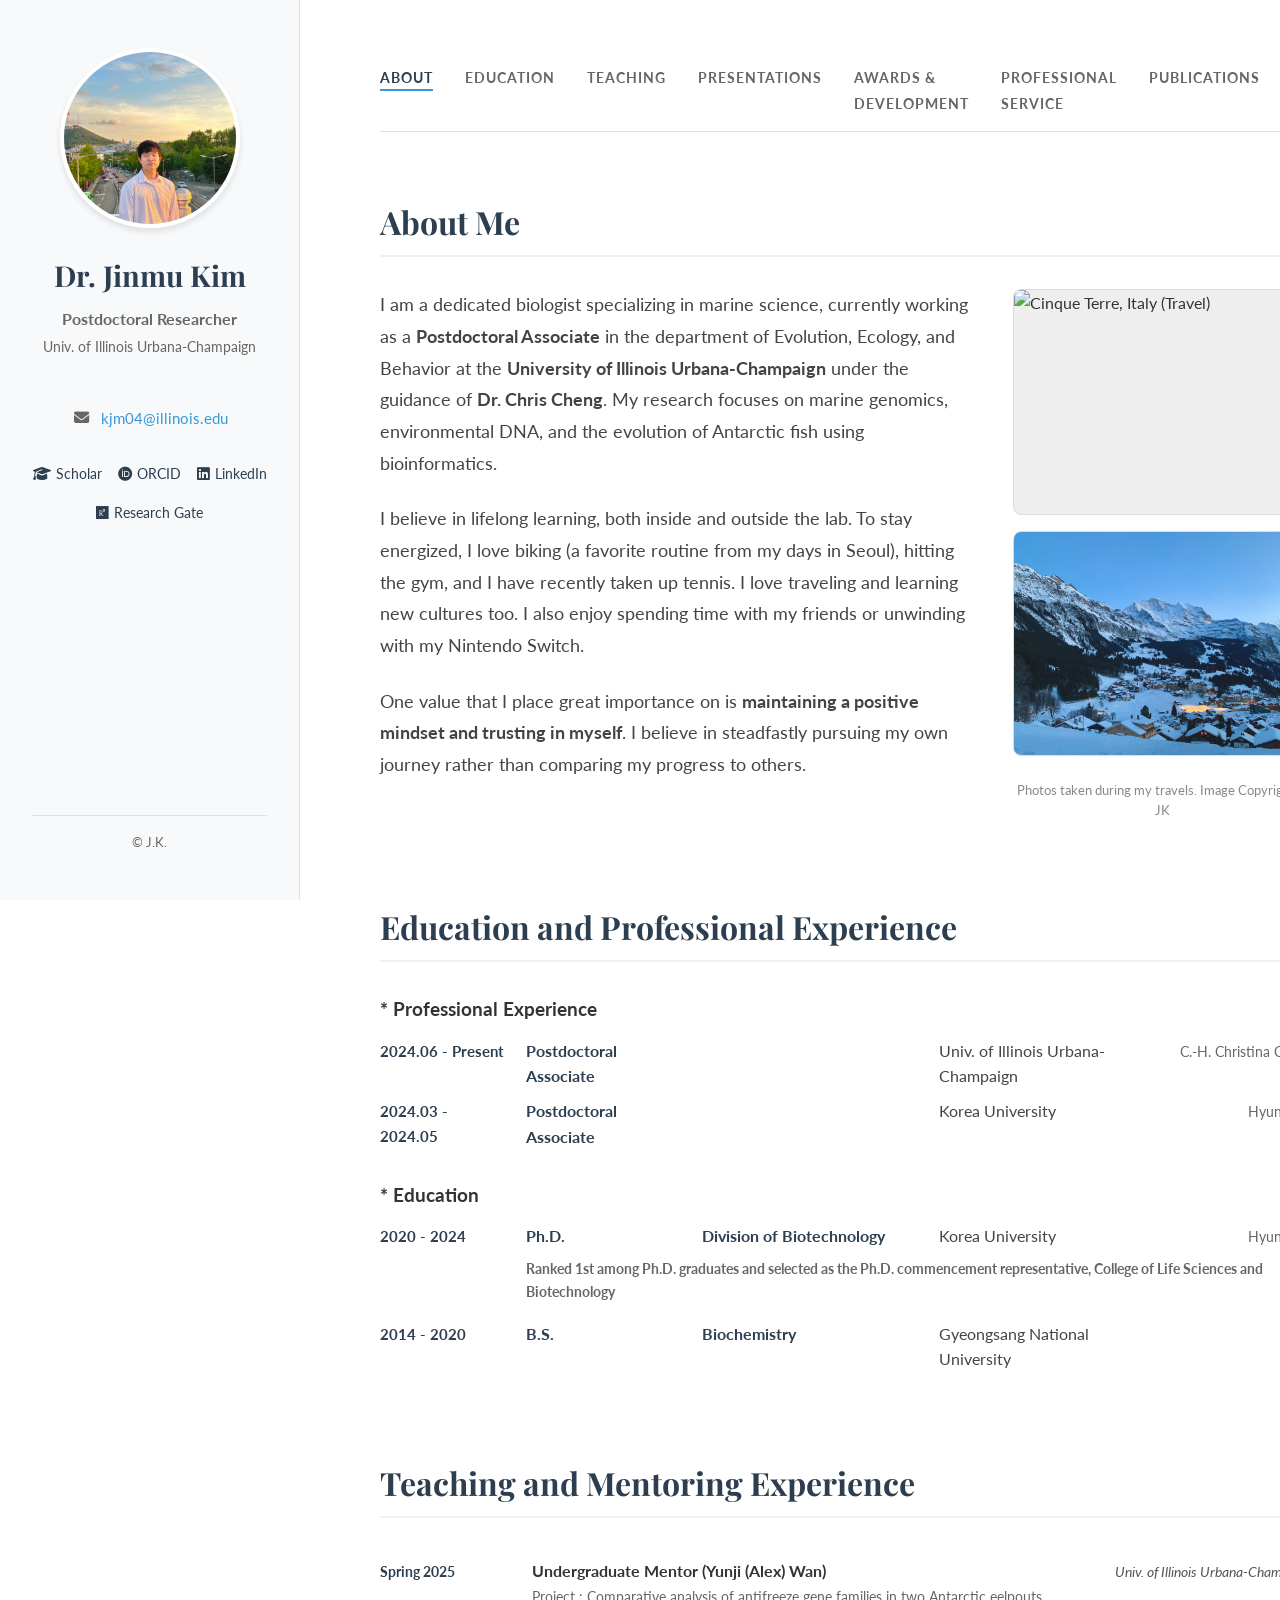
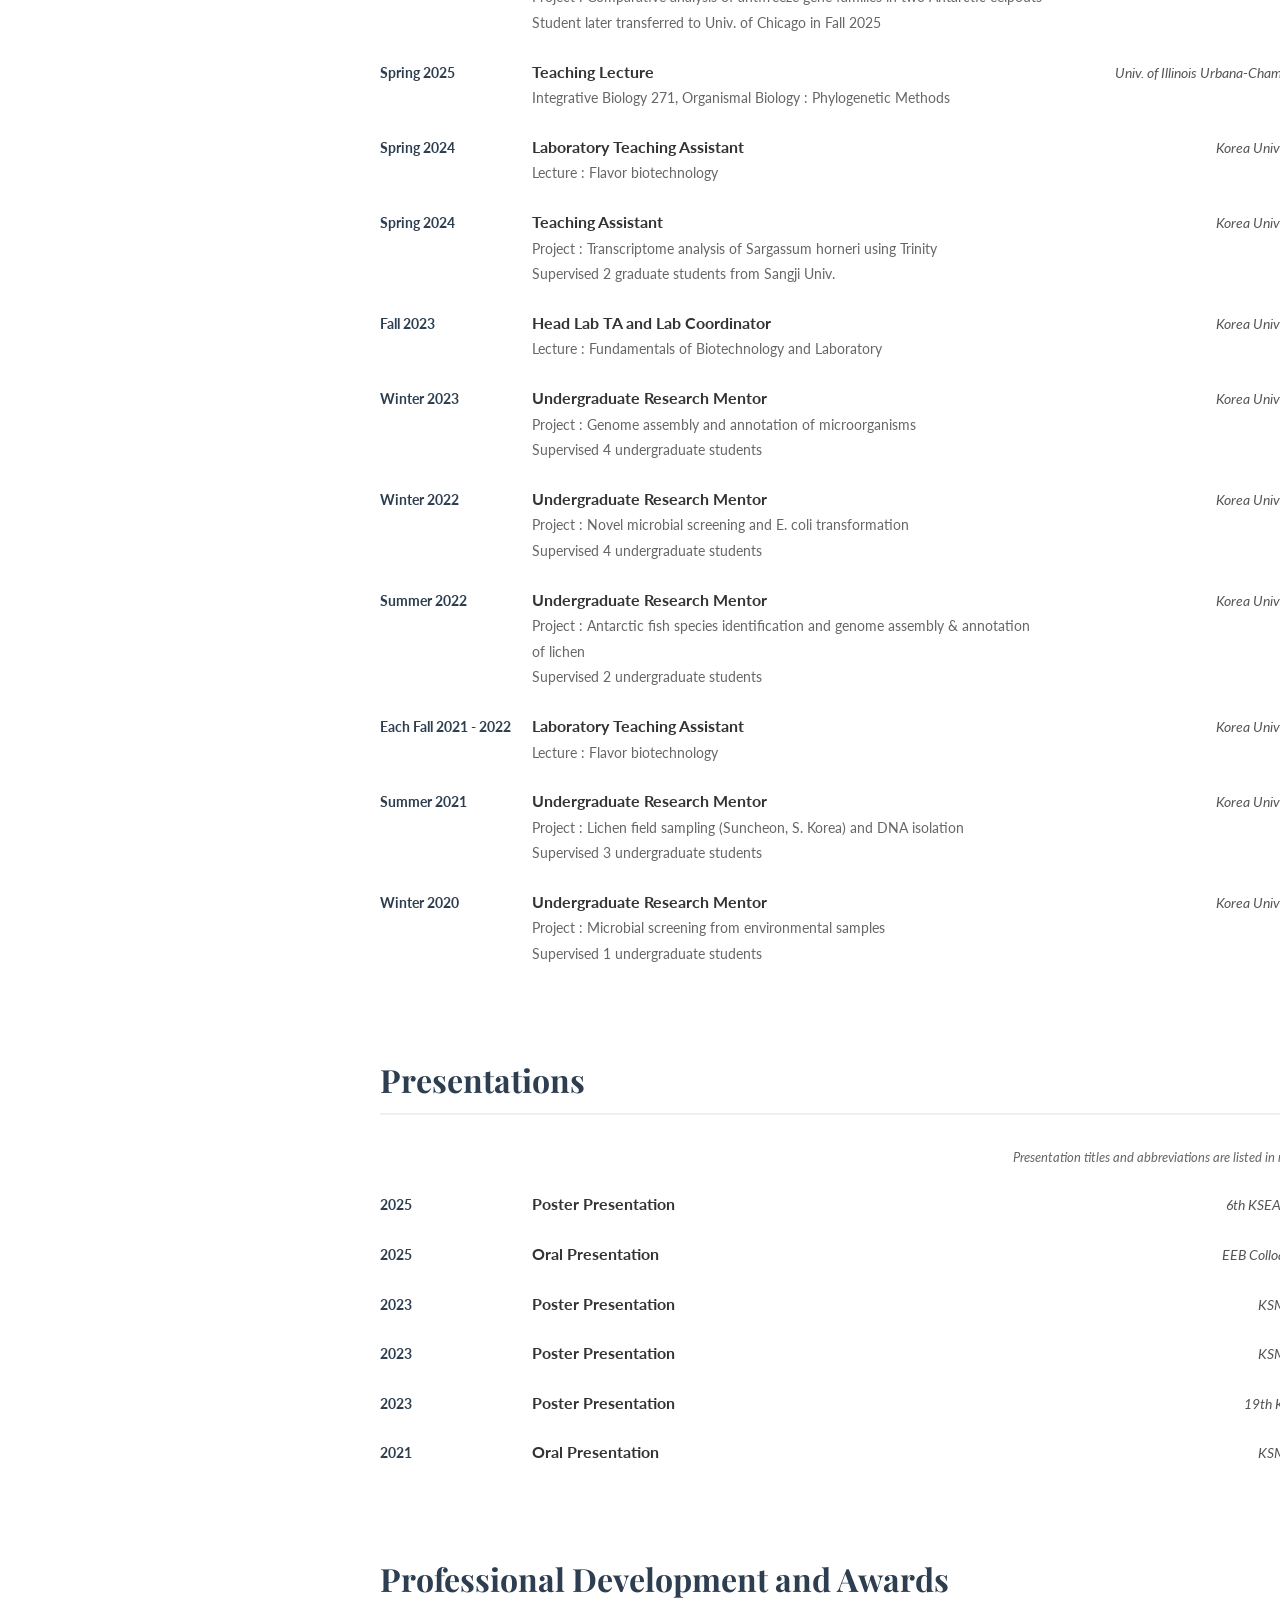
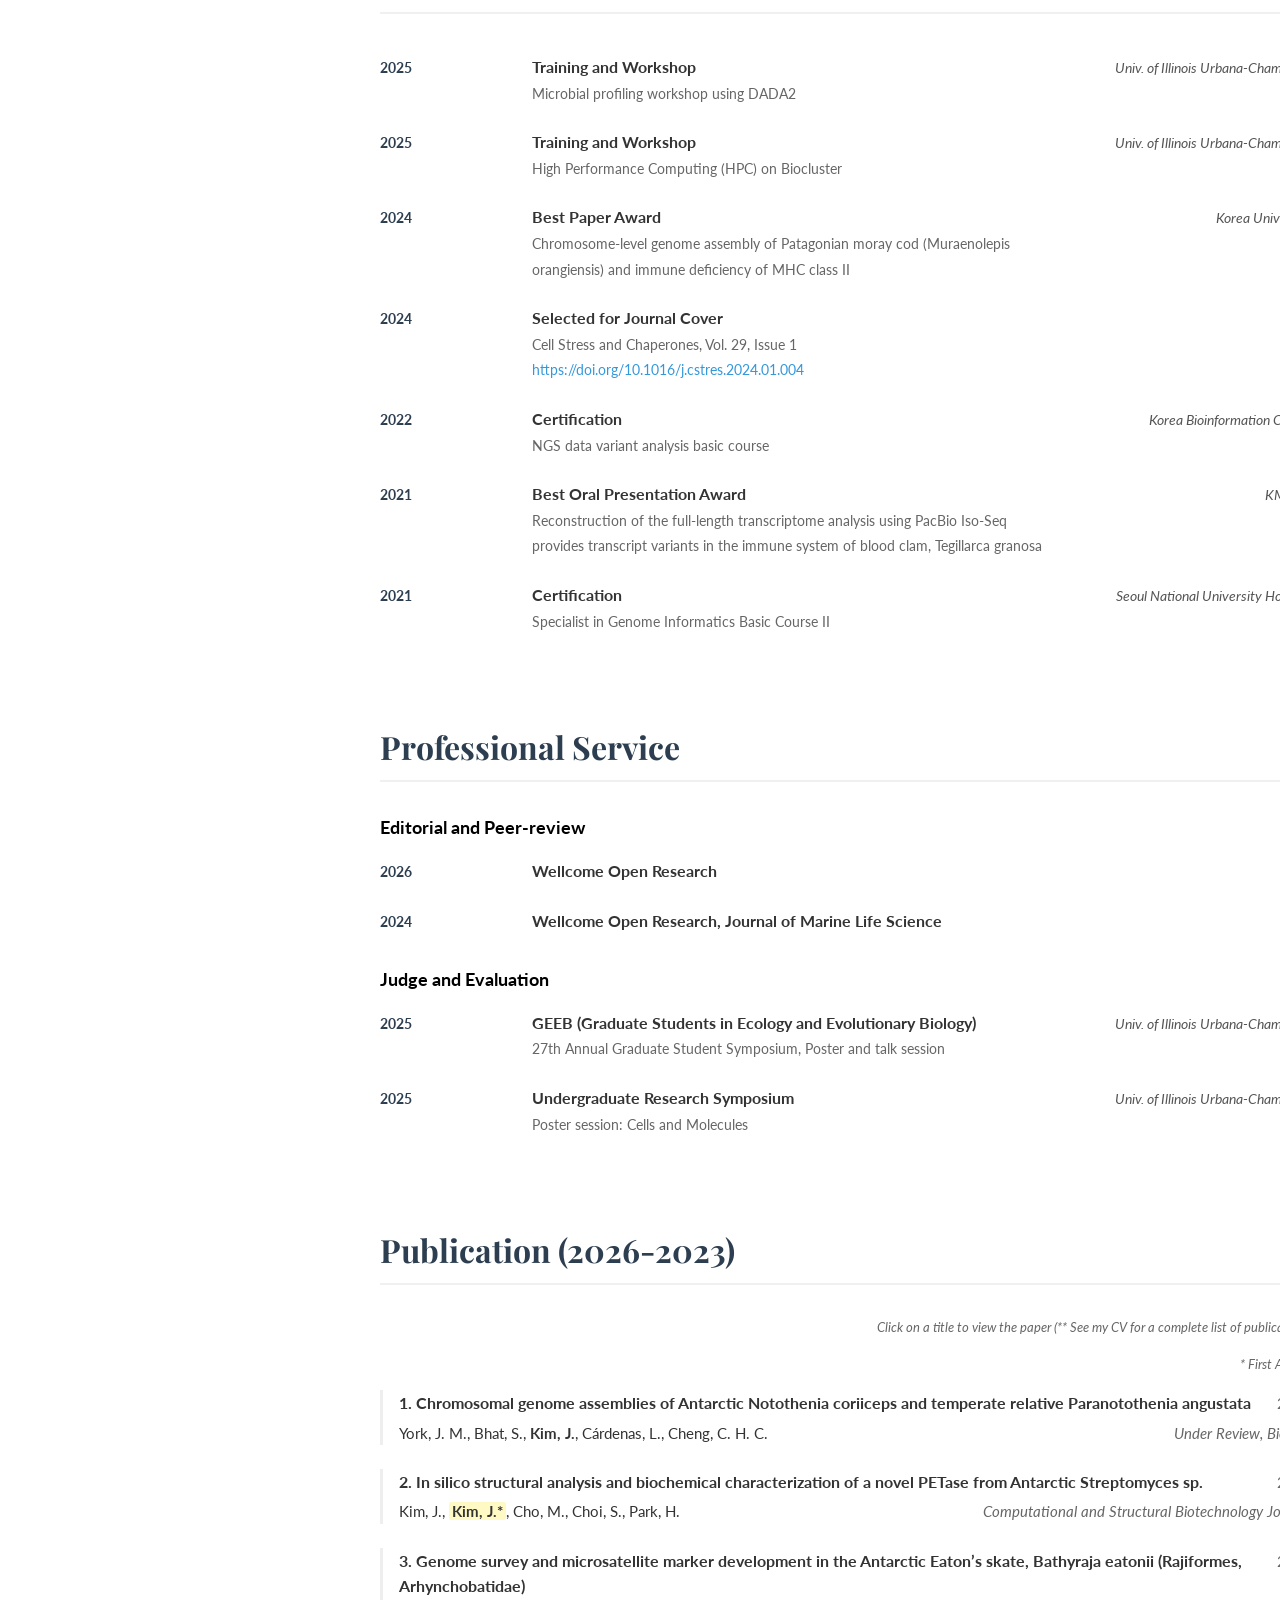
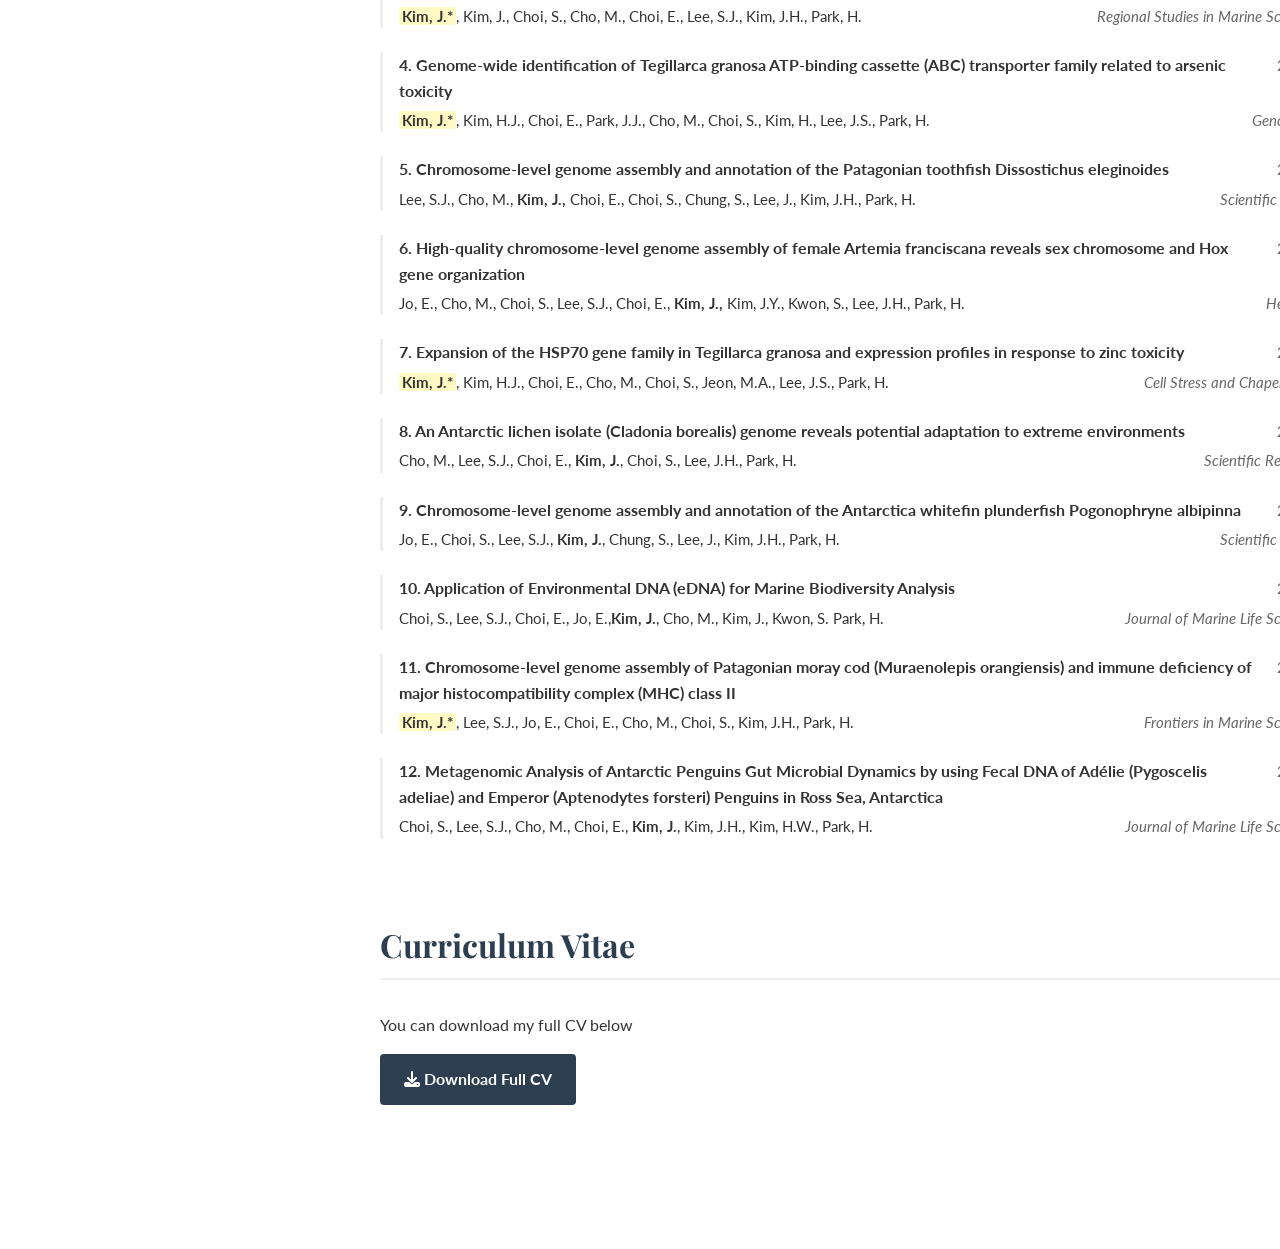
==== commit 4563cced: "Update website content" ====
--- a/index.html
+++ b/index.html
@@ -256,7 +256,7 @@
                 <div class="teaching-grid">
                     <div class="teach-date">2023</div>
                     <div class="teach-role">Poster Presentation <br><span class="teach-note"></span></div>
-                    <div class="teach-loc">KMALIS</div>
+                    <div class="teach-loc">KSMALIS</div>
                 </div>
                 <div class="teaching-grid">
                     <div class="teach-date">2023</div>
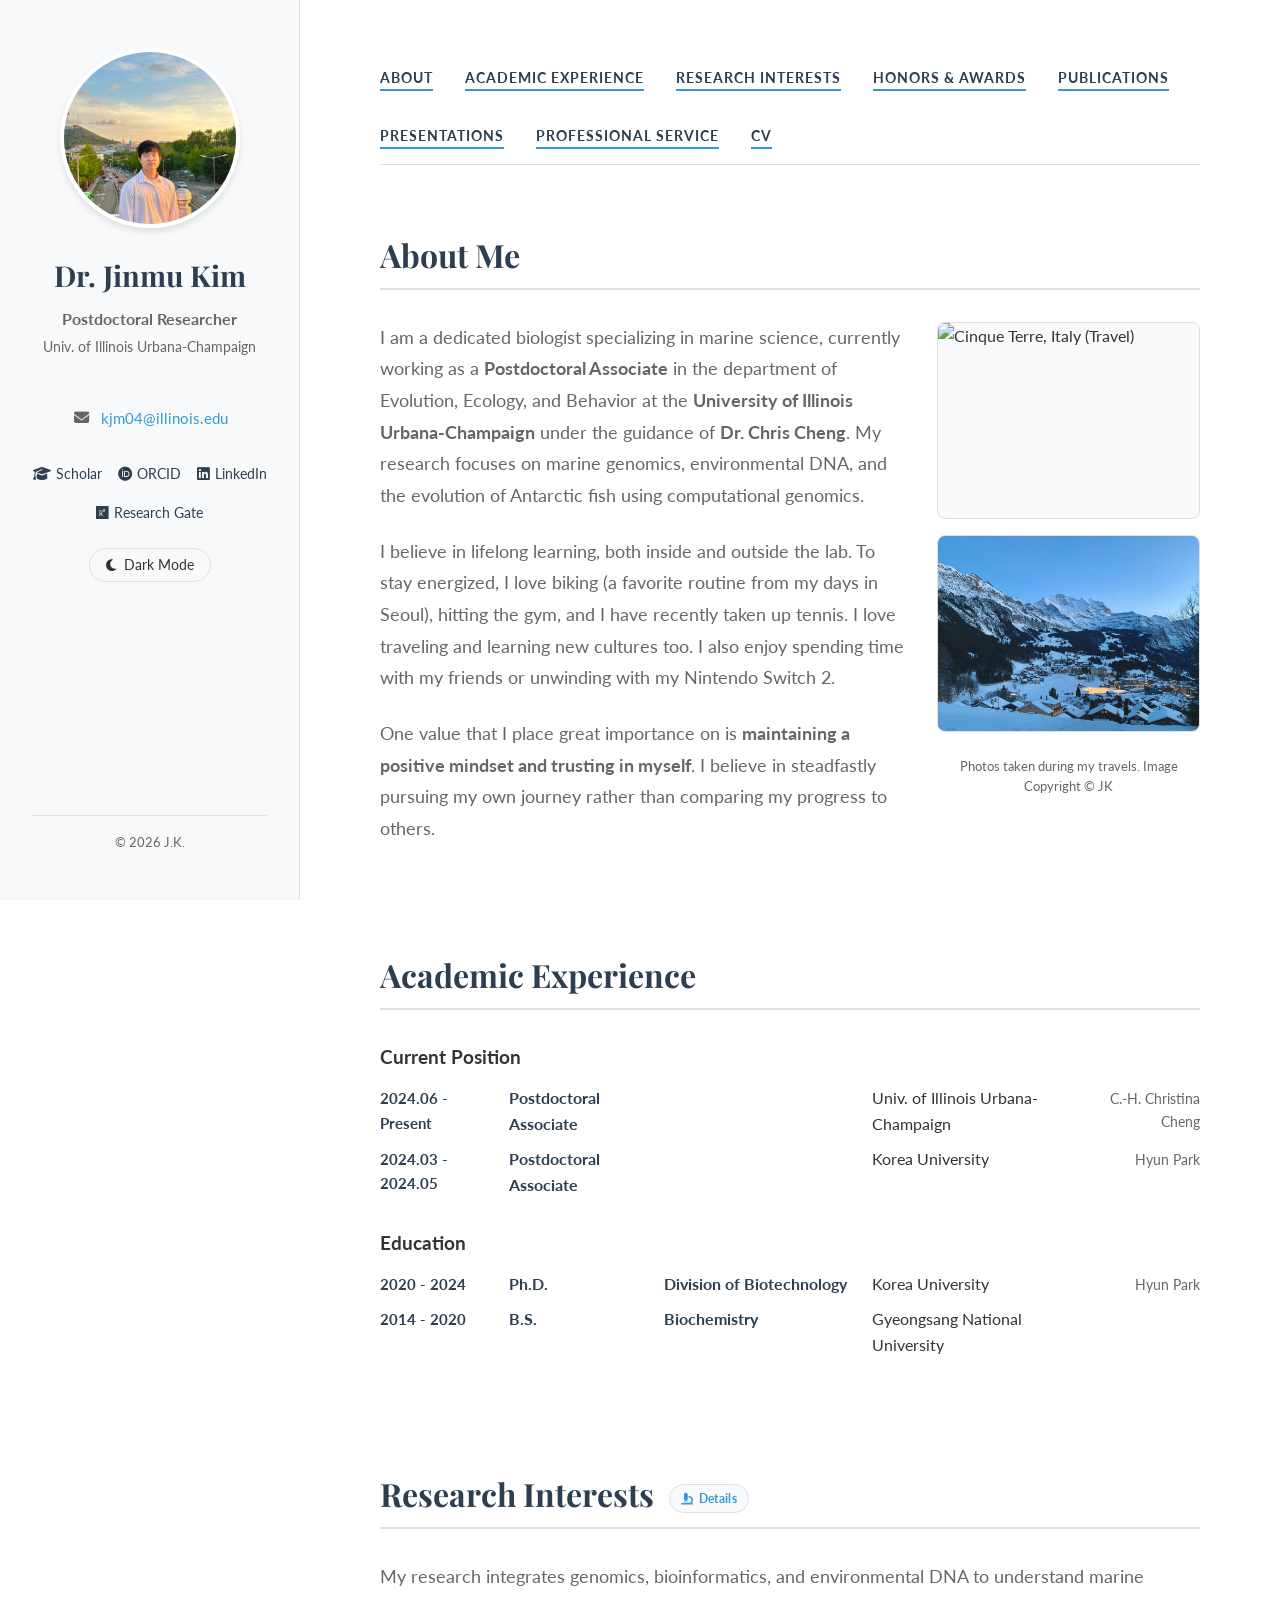
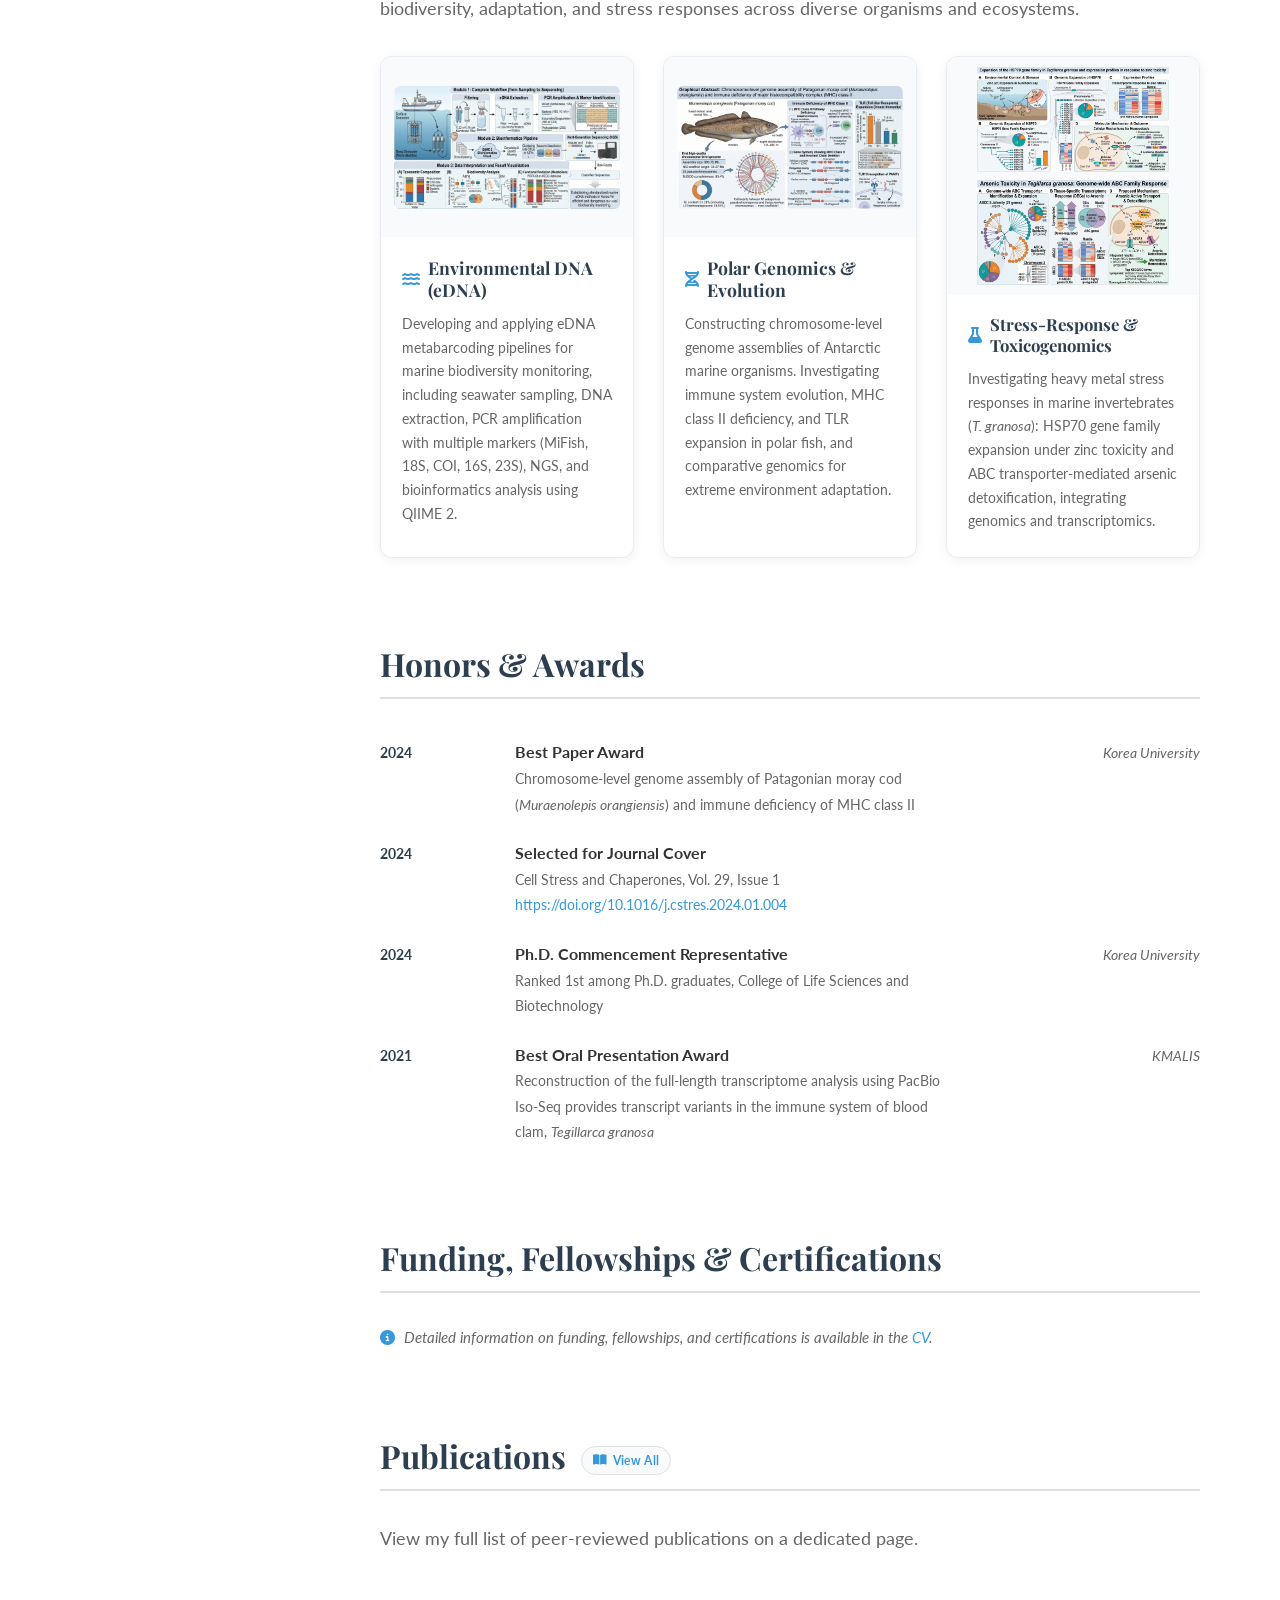
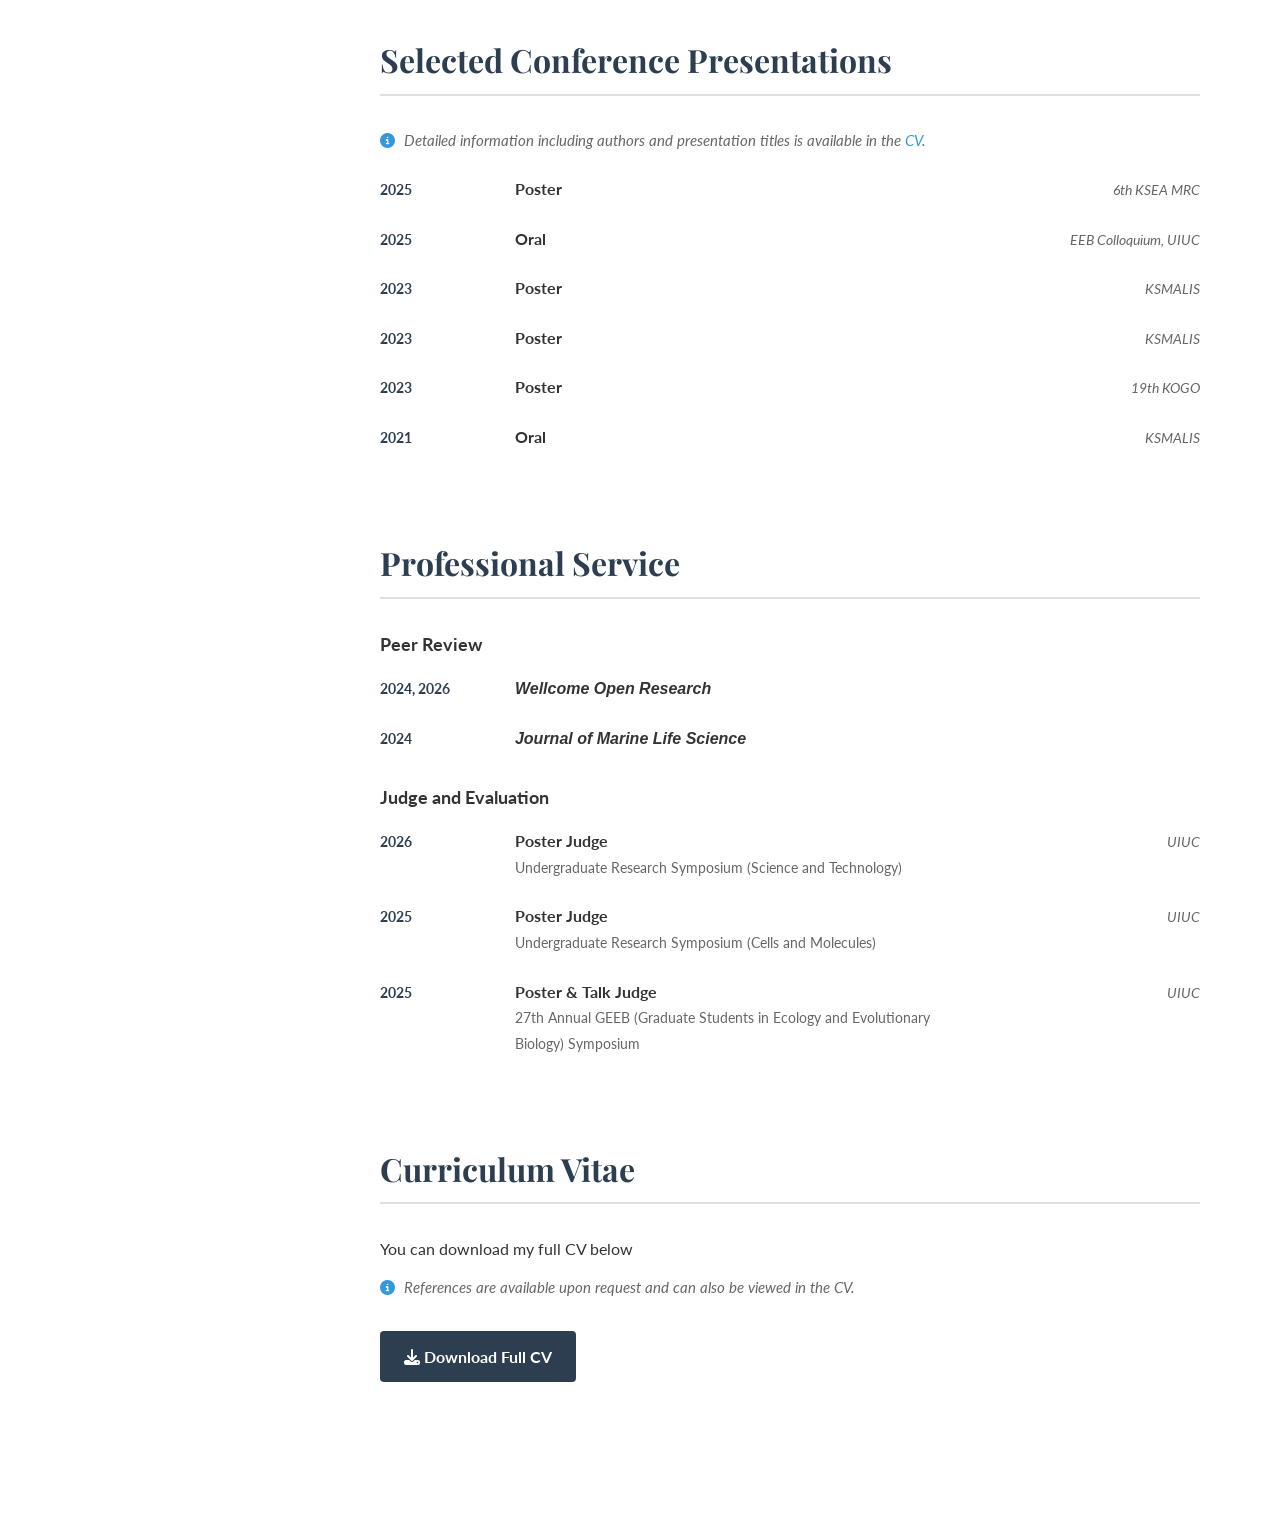
==== commit 3dc08399: "Add files via upload" ====
--- a/index.html
+++ b/index.html
@@ -1,5 +1,5 @@
 <!DOCTYPE html>
-<html lang="en">
+<html lang="en" data-theme="light">
 
 <head>
     <meta charset="UTF-8">
@@ -24,7 +24,6 @@
         <aside class="sidebar">
             <div class="profile-section">
                 <div class="profile-photo-container">
-                    <!-- Placeholder image until user provides one -->
                     <img src="assets/profile.png" alt="Profile Photo" class="profile-photo" id="profile-photo">
                 </div>
                 <h1 class="name">Dr. Jinmu Kim</h1>
@@ -34,9 +33,7 @@
 
             <div class="contact-section">
                 <ul class="contact-list">
-                    <li><i class="fas fa-envelope"></i> <a href="kjm04@illinois.edu">kjm04@illinois.edu</a></li>
-                    <!--<li><i class="fas fa-phone"></i> +1 (217) 390-0865</li>-->
-                    <!--<li><i class="fas fa-map-marker-alt"> </i> Dept. of EEB, School of Integrative Biology</li>-->
+                    <li><i class="fas fa-envelope"></i> <a href="mailto:kjm04@illinois.edu">kjm04@illinois.edu</a></li>
                 </ul>
 
                 <div class="social-links">
@@ -51,6 +48,14 @@
                 </div>
             </div>
 
+            <!-- Dark/Light mode toggle -->
+            <div class="theme-toggle-wrapper">
+                <button class="theme-toggle" id="theme-toggle" aria-label="Toggle dark mode">
+                    <i class="fas fa-moon" id="theme-icon"></i>
+                    <span id="theme-label">Dark Mode</span>
+                </button>
+            </div>
+
             <div class="sidebar-footer">
                 <p>&copy; <span id="current-year"></span> J.K.</p>
             </div>
@@ -60,24 +65,31 @@
         <main class="main-content">
             <header class="mobile-header">
                 <span class="mobile-title">Dr. Jinmu Kim</span>
-                <button class="menu-toggle" aria-label="Toggle navigation">
-                    <i class="fas fa-bars"></i>
-                </button>
+                <div class="mobile-controls">
+                    <button class="theme-toggle-mobile" id="theme-toggle-mobile" aria-label="Toggle dark mode">
+                        <i class="fas fa-moon" id="theme-icon-mobile"></i>
+                    </button>
+                    <button class="menu-toggle" aria-label="Toggle navigation">
+                        <i class="fas fa-bars"></i>
+                    </button>
+                </div>
             </header>
 
             <nav class="top-nav" id="top-nav">
                 <ul>
                     <li><a href="#about" class="active">About</a></li>
-                    <li><a href="#education">Education</a></li>
-                    <li><a href="#teaching">Teaching</a></li>
+                    <li><a href="#experience">Academic Experience</a></li>
+                    <li><a href="#research">Research Interests</a></li>
+                    <li><a href="#awards">Honors & Awards</a></li>
+                    <li><a href="#publications">Publications</a></li>
+                    <!-- <li><a href="#funding">Funding & Fellowships & Certifications</a></li> -->
                     <li><a href="#conferences">Presentations</a></li>
-                    <li><a href="#awards">Awards & Development</a></li>
                     <li><a href="#service">Professional Service</a></li>
-                    <li><a href="#publications">Publications</a></li>
                     <li><a href="#cv">CV</a></li>
                 </ul>
             </nav>
 
+            <!-- About Me -->
             <section id="about" class="content-section">
                 <h2>About Me</h2>
                 <div class="about-container">
@@ -89,23 +101,21 @@
                             <strong>University of Illinois Urbana-Champaign</strong> under the guidance of
                             <strong>Dr. Chris Cheng</strong>. My research focuses on marine genomics, environmental DNA,
                             and the
-                            evolution of Antarctic fish using bioinformatics.
+                            evolution of Antarctic fish using computational genomics.
                         </p>
                         <p class="intro-text">
                             I believe in lifelong learning, both inside and outside the lab. To stay energized, I love
                             biking (a
                             favorite routine from my days in Seoul), hitting the gym, and I have recently taken up
-                            tennis. I
-                            love
+                            tennis. I love
                             traveling and learning new cultures too.
-                            I also enjoy spending time with my friends or unwinding with my Nintendo Switch.
+                            I also enjoy spending time with my friends or unwinding with my Nintendo Switch 2.
                         </p>
                         <p class="intro-text">
                             One value that I place great importance on is <strong>maintaining a positive mindset and
                                 trusting in
                                 myself</strong>. I believe in steadfastly pursuing my own journey rather than comparing
-                            my
-                            progress to others.
+                            my progress to others.
                         </p>
                     </div>
                     <div class="about-images">
@@ -116,18 +126,18 @@
                 </div>
             </section>
 
-            <section id="education" class="content-section">
-                <h2>Education and Professional Experience</h2>
-
-                <h3>* Professional Experience</h3>
+            <!-- Professional Experience -->
+            <section id="experience" class="content-section">
+                <h2>Academic Experience</h2>
+
+                <h3>Current Position</h3>
                 <div class="education-grid">
                     <div class="edu-date">2024.06 - Present</div>
                     <div class="edu-role">Postdoctoral Associate</div>
                     <div class="edu-dept"></div>
                     <div class="edu-loc">Univ. of Illinois Urbana-Champaign</div>
-                    <div class="edu-advisor">C.-H. Christina Cheng </div>
-                </div>
-                <!-- Reduced spacing between entries -->
+                    <div class="edu-advisor">C.-H. Christina Cheng</div>
+                </div>
                 <div class="education-grid">
                     <div class="edu-date">2024.03 - 2024.05</div>
                     <div class="edu-role">Postdoctoral Associate</div>
@@ -138,15 +148,15 @@
 
                 <br>
 
-                <h3>* Education</h3>
+                <h3>Education</h3>
                 <div class="education-grid">
                     <div class="edu-date">2020 - 2024</div>
                     <div class="edu-role">Ph.D.</div>
                     <div class="edu-dept">Division of Biotechnology</div>
                     <div class="edu-loc">Korea University</div>
                     <div class="edu-advisor">Hyun Park</div>
-                    <div class="edu-note">Ranked 1st among Ph.D. graduates and selected as the Ph.D. commencement
-                        representative, College of Life Sciences and Biotechnology</div>
+                    <!--<div class="edu-note">Ranked 1st among Ph.D. graduates and selected as the Ph.D. commencement
+                        representative, College of Life Sciences and Biotechnology</div>-->
                 </div>
                 <div class="education-grid">
                     <div class="edu-date">2014 - 2020</div>
@@ -155,145 +165,79 @@
                     <div class="edu-loc">Gyeongsang National University</div>
                     <div class="edu-advisor"></div>
                 </div>
-            </section>
-
-            <section id="teaching" class="content-section">
-                <h2>Teaching and Mentoring Experience</h2>
-                <!-- <p class="citation-note">Please refer to my CV for a complete list of teaching and mentoring experience
-                </p> -->
-                <div class="teaching-grid">
-                    <div class="teach-date">Spring 2025</div>
-                    <div class="teach-role">Undergraduate Mentor (Yunji (Alex) Wan) <br> <span
-                            class="teach-note">Project :
-                            Comparative
-                            analysis of antifreeze gene families in two Antarctic eelpouts</span>
-                        <br> <span class="teach-note">Student later transferred to Univ. of Chicago in Fall 2025</span>
-                    </div>
-                    <div class="teach-loc">Univ. of Illinois Urbana-Champaign</div>
-                </div>
-                <div class="teaching-grid">
-                    <div class="teach-date">Spring 2025</div>
-                    <div class="teach-role">Teaching Lecture <br> <span class="teach-note">Integrative Biology 271,
-                            Organismal Biology : Phylogenetic Methods</span></div>
-                    <div class="teach-loc">Univ. of Illinois Urbana-Champaign</div>
-                </div>
-                <div class="teaching-grid">
-                    <div class="teach-date">Spring 2024</div>
-                    <div class="teach-role">Laboratory Teaching Assistant <br> <span class="teach-note">Lecture :
-                            Flavor biotechnology</span></div>
-                    <div class="teach-loc">Korea University</div>
-                </div>
-                <div class="teaching-grid">
-                    <div class="teach-date">Spring 2024</div>
-                    <div class="teach-role">Teaching Assistant <br> <span class="teach-note">Project : Transcriptome
-                            analysis of Sargassum horneri using Trinity<br>
-                            <span class="teach-note">Supervised 2 graduate students from Sangji Univ.</span></span>
-                    </div>
-                    <div class="teach-loc">Korea University</div>
-                </div>
-                <div class="teaching-grid">
-                    <div class="teach-date">Fall 2023</div>
-                    <div class="teach-role">Head Lab TA and Lab Coordinator <br><span class="teach-note">Lecture :
-                            Fundamentals of Biotechnology and Laboratory</span></div>
-                    <div class="teach-loc">Korea University</div>
-                </div>
-                <div class="teaching-grid">
-                    <div class="teach-date">Winter 2023</div>
-                    <div class="teach-role">Undergraduate Research Mentor <br><span class="teach-note">Project : Genome
-                            assembly and annotation of microorganisms<br><span class="teach-note">Supervised 4
-                                undergraduate students</span></span></div>
-                    <div class="teach-loc">Korea University</div>
-                </div>
-                <div class="teaching-grid">
-                    <div class="teach-date">Winter 2022</div>
-                    <div class="teach-role">Undergraduate Research Mentor <br><span class="teach-note">Project : Novel
-                            microbial screening and E. coli transformation<br><span class="teach-note">Supervised 4
-                                undergraduate students</span></span></div>
-                    <div class="teach-loc">Korea University</div>
-                </div>
-                <div class="teaching-grid">
-                    <div class="teach-date">Summer 2022</div>
-                    <div class="teach-role">Undergraduate Research Mentor <br><span class="teach-note">Project :
-                            Antarctic fish species identification and genome assembly & annotation of lichen<br><span
-                                class="teach-note">Supervised 2 undergraduate students</span></span></div>
-                    <div class="teach-loc">Korea University</div>
-                </div>
-                <div class="teaching-grid">
-                    <div class="teach-date">Each Fall 2021 - 2022</div>
-                    <div class="teach-role">Laboratory Teaching Assistant <br><span class="teach-note">Lecture : Flavor
-                            biotechnology</span></div>
-                    <div class="teach-loc">Korea University</div>
-                </div>
-                <div class="teaching-grid">
-                    <div class="teach-date">Summer 2021</div>
-                    <div class="teach-role">Undergraduate Research Mentor <br><span class="teach-note">Project : Lichen
-                            field sampling (Suncheon, S. Korea) and DNA isolation<br><span class="teach-note">Supervised
-                                3 undergraduate students</span></span></div>
-                    <div class="teach-loc">Korea University</div>
-                </div>
-                <div class="teaching-grid">
-                    <div class="teach-date">Winter 2020</div>
-                    <div class="teach-role">Undergraduate Research Mentor <br><span class="teach-note">Project :
-                            Microbial screening from environmental samples<br><span class="teach-note">Supervised 1
-                                undergraduate students</span></span></div>
-                    <div class="teach-loc">Korea University</div>
-                </div>
-            </section>
-
-            <section id="conferences" class="content-section">
-                <h2>Presentations</h2>
-                <p class="citation-note">Presentation titles and abbreviations are listed in my CV</p>
-                <div class="teaching-grid">
-                    <div class="teach-date">2025</div>
-                    <div class="teach-role">Poster Presentation <br> <span class="teach-note"></span></div>
-                    <div class="teach-loc">6th KSEA MRC</div>
-                </div>
-                <div class="teaching-grid">
-                    <div class="teach-date">2025</div>
-                    <div class="teach-role">Oral Presentation <br><span class="teach-note"></span></div>
-                    <div class="teach-loc">EEB Colloquium</div>
-                </div>
-                <div class="teaching-grid">
-                    <div class="teach-date">2023</div>
-                    <div class="teach-role">Poster Presentation <br><span class="teach-note"></span></div>
-                    <div class="teach-loc">KSMALIS</div>
-                </div>
-                <div class="teaching-grid">
-                    <div class="teach-date">2023</div>
-                    <div class="teach-role">Poster Presentation <br><span class="teach-note"></span></div>
-                    <div class="teach-loc">KSMALIS</div>
-                </div>
-                <div class="teaching-grid">
-                    <div class="teach-date">2023</div>
-                    <div class="teach-role">Poster Presentation <br><span class="teach-note"></span></div>
-                    <div class="teach-loc">19th KOGO</div>
-                </div>
-                <div class="teaching-grid">
-                    <div class="teach-date">2021</div>
-                    <div class="teach-role">Oral Presentation <br> <span class="teach-note"></span></div>
-                    <div class="teach-loc">KSMALIS</div>
-                </div>
-            </section>
-
+
+                <br>
+                <!-- <h3>Teaching & Mentoring</h3>
+                <p class="cv-note"><i class="fas fa-info-circle"></i> A complete list of teaching and mentoring
+                    experience can be viewed in the <a href="assets/JK_cv_2026_NEW.pdf" target="_blank">CV</a>.</p>-->
+            </section>
+
+            <!-- Research Interests Section - 3 equal columns -->
+            <section id="research" class="content-section">
+                <h2>Research Interests <a href="research.html" class="h2-icon-link"
+                        title="View Research Details & Figures"><i class="fas fa-microscope"></i> <span
+                            class="h2-icon-text">Details</span></a></h2>
+                <p class="intro-text" style="margin-bottom: 2rem;">
+                    My research integrates genomics, bioinformatics, and environmental DNA to understand marine
+                    biodiversity, adaptation, and stress responses across diverse organisms and ecosystems.
+                </p>
+
+                <div class="research-grid-3col">
+                    <!-- Research Card 1: Environmental DNA -->
+                    <div class="research-card-v" id="research-edna">
+                        <div class="research-card-v-img">
+                            <img src="assets/4_eDNA_pipeline.png" alt="Environmental DNA metabarcoding pipeline">
+                        </div>
+                        <div class="research-card-v-content">
+                            <h3><i class="fas fa-water"></i> Environmental DNA (eDNA)</h3>
+                            <p>Developing and applying eDNA metabarcoding pipelines for marine biodiversity monitoring,
+                                including seawater sampling, DNA extraction, PCR amplification with multiple markers
+                                (MiFish, 18S, COI, 16S, 23S), NGS, and bioinformatics analysis using QIIME 2.</p>
+                        </div>
+                    </div>
+
+                    <!-- Research Card 2: Polar Genomics -->
+                    <div class="research-card-v" id="research-polar">
+                        <div class="research-card-v-img">
+                            <img src="assets/3_S4_genome.png" alt="Chromosome-level genome assembly of Antarctic fish">
+                        </div>
+                        <div class="research-card-v-content">
+                            <h3><i class="fas fa-dna"></i> Polar Genomics & Evolution</h3>
+                            <p>Constructing chromosome-level genome assemblies of Antarctic marine organisms.
+                                Investigating immune system evolution, MHC class II deficiency, and TLR expansion in
+                                polar fish, and comparative genomics for extreme environment adaptation.</p>
+                        </div>
+                    </div>
+
+                    <!-- Research Card 3: Stress Response & Toxicogenomics -->
+                    <div class="research-card-v" id="research-stress">
+                        <div class="research-card-v-img stress-dual-img">
+                            <img src="assets/1_Teg_Zn.png"
+                                alt="HSP70 gene expansion and zinc toxicity in Tegillarca granosa">
+                            <img src="assets/2_Teg_As.png"
+                                alt="ABC transporter family and arsenic detoxification in Tegillarca granosa">
+                        </div>
+                        <div class="research-card-v-content">
+                            <h3><i class="fas fa-flask"></i> <span style="font-size: 0.95em;">Stress-Response &
+                                    Toxicogenomics</span></h3>
+                            <p>Investigating heavy metal stress responses in marine invertebrates (<em>T. granosa</em>):
+                                HSP70 gene family expansion under zinc toxicity and ABC transporter-mediated arsenic
+                                detoxification, integrating genomics and transcriptomics.</p>
+                        </div>
+                    </div>
+                </div>
+
+            </section>
+
+            <!-- Honors & Awards -->
             <section id="awards" class="content-section">
-                <h2>Professional Development and Awards</h2>
-                <div class="award-grid">
-                    <div class="award-date">2025</div>
-                    <div class="award-role">Training and Workshop <br> <span class="award-note">Microbial profiling
-                            workshop using DADA2</span></div>
-                    <div class="award-loc">Univ. of Illinois Urbana-Champaign</div>
-                </div>
-                <div class="award-grid">
-                    <div class="award-date">2025</div>
-                    <div class="award-role">Training and Workshop <br> <span class="award-note">High Performance
-                            Computing (HPC) on Biocluster</span></div>
-                    <div class="award-loc">Univ. of Illinois Urbana-Champaign</div>
-                </div>
+                <h2>Honors & Awards</h2>
                 <div class="award-grid">
                     <div class="award-date">2024</div>
                     <div class="award-role">Best Paper Award <br> <span class="award-note">Chromosome-level genome
-                            assembly of Patagonian moray cod (Muraenolepis orangiensis) and immune deficiency of MHC
-                            class II</span></div>
+                            assembly of Patagonian moray cod (<em>Muraenolepis orangiensis</em>) and immune deficiency
+                            of
+                            MHC class II</span></div>
                     <div class="award-loc">Korea University</div>
                 </div>
                 <div class="award-grid">
@@ -305,174 +249,119 @@
                     <div class="award-loc"></div>
                 </div>
                 <div class="award-grid">
-                    <div class="award-date">2022</div>
-                    <div class="award-role">Certification<br> <span class="award-note">NGS data variant analysis basic
-                            course</span></div>
-                    <div class="award-loc">Korea Bioinformation Center</div>
+                    <div class="award-date">2024</div>
+                    <div class="award-role">Ph.D. Commencement Representative <br> <span class="award-note">Ranked 1st
+                            among Ph.D. graduates, College of Life Sciences and Biotechnology</span></div>
+                    <div class="award-loc">Korea University</div>
                 </div>
                 <div class="award-grid">
                     <div class="award-date">2021</div>
-                    <div class="award-role">Best Oral Presentation Award<br> <span class="award-note">Reconstruction of
+                    <div class="award-role">Best Oral Presentation Award <br> <span class="award-note">Reconstruction of
                             the full-length transcriptome analysis using PacBio Iso-Seq provides transcript variants in
-                            the immune system of blood clam, Tegillarca granosa</span></div>
+                            the immune system of blood clam, <em>Tegillarca granosa</em></span></div>
                     <div class="award-loc">KMALIS</div>
                 </div>
-                <div class="award-grid">
-                    <div class="award-date">2021</div>
-                    <div class="award-role">Certification<br> <span class="award-note">Specialist in Genome Informatics
-                            Basic Course II</span></div>
-                    <div class="award-loc">Seoul National University Hospital</div>
-            </section>
-
+            </section>
+
+            <!-- Funding, Fellowships & Certifications -->
+            <section id="funding" class="content-section">
+                <h2>Funding, Fellowships & Certifications</h2>
+                <p class="cv-note"><i class="fas fa-info-circle"></i> Detailed information on funding, fellowships, and
+                    certifications is available in the <a href="assets/JK_cv_2026_NEW.pdf" target="_blank">CV</a>.</p>
+            </section>
+
+            <!-- Publications button -->
+            <section id="publications" class="content-section">
+                <h2>Publications <a href="publications.html" class="h2-icon-link" title="View All Publications"><i
+                            class="fas fa-book-open"></i> <span class="h2-icon-text">View All</span></a></h2>
+                <p class="intro-text">View my full list of peer-reviewed publications on a dedicated page.</p>
+            </section>
+
+            <!-- Selected Conference Presentations -->
+            <section id="conferences" class="content-section">
+                <h2>Selected Conference Presentations</h2>
+                <p class="cv-note"><i class="fas fa-info-circle"></i> Detailed information including authors and
+                    presentation titles is available in the <a href="assets/JK_cv_2026_NEW.pdf" target="_blank">CV</a>.
+                </p>
+                <div class="teaching-grid">
+                    <div class="teach-date">2025</div>
+                    <div class="teach-role">Poster</div>
+                    <div class="teach-loc">6th KSEA MRC</div>
+                </div>
+                <div class="teaching-grid">
+                    <div class="teach-date">2025</div>
+                    <div class="teach-role">Oral</div>
+                    <div class="teach-loc">EEB Colloquium, UIUC</div>
+                </div>
+                <div class="teaching-grid">
+                    <div class="teach-date">2023</div>
+                    <div class="teach-role">Poster</div>
+                    <div class="teach-loc">KSMALIS</div>
+                </div>
+                <div class="teaching-grid">
+                    <div class="teach-date">2023</div>
+                    <div class="teach-role">Poster</div>
+                    <div class="teach-loc">KSMALIS</div>
+                </div>
+                <div class="teaching-grid">
+                    <div class="teach-date">2023</div>
+                    <div class="teach-role">Poster</div>
+                    <div class="teach-loc">19th KOGO</div>
+                </div>
+                <div class="teaching-grid">
+                    <div class="teach-date">2021</div>
+                    <div class="teach-role">Oral</div>
+                    <div class="teach-loc">KSMALIS</div>
+                </div>
+            </section>
+
+            <!-- Professional Service -->
             <section id="service" class="content-section">
                 <h2>Professional Service</h2>
-                <div class="service-subsection">Editorial and Peer-review</div>
+
+                <div class="service-subsection">Peer Review</div>
+                <div class="service-grid">
+                    <div class="service-date">2024, 2026</div>
+                    <div class="service-role"><em>Wellcome Open Research</em></div>
+                    <div class="service-loc"></div>
+                </div>
+                <div class="service-grid">
+                    <div class="service-date">2024</div>
+                    <div class="service-role"><em>Journal of Marine Life Science</em></div>
+                    <div class="service-loc"></div>
+                </div>
+
+                <div class="service-subsection">Judge and Evaluation</div>
                 <div class="service-grid">
                     <div class="service-date">2026</div>
-                    <div class="service-role">Wellcome Open Research <br> <span class="service-note"></span></div>
-                    <div class="service-loc"></div>
-                </div>
-                <div class="service-grid">
-                    <div class="service-date">2024</div>
-                    <div class="service-role">Wellcome Open Research, Journal of Marine Life Science <br> <span
-                            class="service-note"></span></div>
-                    <div class="service-loc"></div>
-                </div>
-
-                <div class="service-subsection">Judge and Evaluation</div>
+                    <div class="service-role">Poster Judge <br> <span class="service-note">Undergraduate Research
+                            Symposium (Science and Technology)</span></div>
+                    <div class="service-loc">UIUC</div>
+                </div>
                 <div class="service-grid">
                     <div class="service-date">2025</div>
-                    <div class="service-role">GEEB (Graduate Students in Ecology and Evolutionary Biology) <br> <span
-                            class="service-note">27th Annual Graduate Student Symposium, Poster and talk session</span>
-                    </div>
-                    <div class="service-loc">Univ. of Illinois Urbana-Champaign</div>
+                    <div class="service-role">Poster Judge <br> <span class="service-note">Undergraduate Research
+                            Symposium (Cells and Molecules)</span></div>
+                    <div class="service-loc">UIUC</div>
                 </div>
                 <div class="service-grid">
                     <div class="service-date">2025</div>
-                    <div class="service-role">Undergraduate Research Symposium <br> <span class="service-note">Poster
-                            session: Cells and Molecules</span></div>
-                    <div class="service-loc">Univ. of Illinois Urbana-Champaign</div>
-                </div>
-            </section>
-
-            <section id="publications" class="content-section">
-                <h2>Publication (2026-2023)</h2>
-                <p class="citation-note">Click on a title to view the paper (** See my CV for a complete list of
-                    publications)</p>
-                <p class="citation-note">* First Author</p>
-                <ul class="citation-list">
-                    <li>
-                        <span class="citation-title"><a href="https://doi.org/10.1101/2025.10.11.681823">1. Chromosomal
-                                genome assemblies of
-                                Antarctic Notothenia coriiceps and temperate relative Paranotothenia angustata</a> <span
-                                class="citation-year">2026</span></span>
-                        <span class="citation-authors">York, J. M., Bhat, S., <strong>Kim, J.</strong>, Cárdenas, L.,
-                            Cheng, C. H. C.</span> <span class="citation-journal"><em>Under Review, BioRxiv</em></span>
-                    </li>
-                    <li>
-                        <span class="citation-title"><a href="https://doi.org/10.1016/j.csbj.2025.11.017">2. In silico
-                                structural analysis and biochemical characterization
-                                of a novel PETase from Antarctic Streptomyces sp.</a> <span
-                                class="citation-year">2025</span></span>
-                        <span class="citation-authors">Kim, J., <span class="first-author"><strong>Kim,
-                                    J.*</strong></span>, Cho, M., Choi, S., Park,
-                            H.</span> <span class="citation-journal"><em>Computational and Structural Biotechnology
-                                Journal</em></span>
-                    </li>
-                    <li>
-                        <span class="citation-title"><a href="https://doi.org/10.1016/j.rsma.2025.104432">3. Genome
-                                survey and microsatellite marker development in the Antarctic Eaton’s skate, Bathyraja
-                                eatonii (Rajiformes, Arhynchobatidae)</a> <span class="citation-year">2025</span></span>
-                        <span class="citation-authors"><span class="first-author"><strong>Kim, J.*</strong></span>, Kim,
-                            J., Choi, S., Cho, M., Choi, E., Lee, S.J., Kim, J.H., Park, H.</span> <span
-                            class="citation-journal"><em>Regional Studies in Marine Science</em></span>
-                    </li>
-                    <li>
-                        <span class="citation-title"><a href="https://doi.org/10.1016/j.ygeno.2025.111024">4.
-                                Genome-wide identification of Tegillarca granosa ATP-binding cassette (ABC) transporter
-                                family related to arsenic toxicity</a> <span class="citation-year">2025</span></span>
-                        <span class="citation-authors"><span class="first-author"><strong>Kim, J.*</strong></span>, Kim,
-                            H.J., Choi, E., Park, J.J., Cho, M., Choi, S., Kim, H., Lee, J.S., Park, H. </span>
-                        <span class="citation-journal"><em>Genomics</em></span>
-                    </li>
-                    <li>
-                        <span class="citation-title"><a href="https://doi.org/10.1038/s41597-024-04119-w">5.
-                                Chromosome-level genome assembly and annotation of the Patagonian toothfish Dissostichus
-                                eleginoides</a> <span class="citation-year">2024</span></span>
-                        <span class="citation-authors">Lee, S.J., Cho, M.,
-                            <strong>Kim, J.,</strong> Choi, E., Choi, S., Chung, S., Lee, J., Kim, J.H., Park, H.
-                        </span>
-                        <span class="citation-journal"><em>Scientific Data</em></span>
-                    </li>
-                    <li>
-                        <span class="citation-title"><a href="https://doi.org/10.1016/j.heliyon.2024.e38687">6.
-                                High-quality chromosome-level genome assembly of female Artemia franciscana reveals sex
-                                chromosome and Hox gene organization</a> <span class="citation-year">2024</span></span>
-                        <span class="citation-authors">Jo, E., Cho, M., Choi, S.,
-                            Lee, S.J., Choi, E., <strong>Kim, J.,</strong> Kim, J.Y., Kwon, S., Lee, J.H., Park, H.
-                        </span>
-                        <span class="citation-journal"><em>Heliyon</em></span>
-                    </li>
-                    <li>
-                        <span class="citation-title"><a href="https://doi.org/10.1016/j.cstres.2024.01.004">7.
-                                Expansion of the HSP70 gene family in Tegillarca granosa and expression profiles in
-                                response to zinc toxicity</a> <span class="citation-year">2024</span></span>
-                        <span class="citation-authors"><span class="first-author"><strong>Kim, J.*</strong></span>, Kim,
-                            H.J., Choi, E., Cho, M., Choi, S., Jeon, M.A., Lee, J.S., Park, H. </span>
-                        <span class="citation-journal"><em>Cell Stress and Chaperones</em></span>
-                    </li>
-                    <li>
-                        <span class="citation-title"><a href="https://doi.org/10.1038/s41598-024-51895-x">8.
-                                An Antarctic lichen isolate (Cladonia borealis) genome reveals potential adaptation to
-                                extreme environments</a> <span class="citation-year">2024</span></span>
-                        <span class="citation-authors">Cho, M., Lee, S.J., Choi, E., <strong>Kim, J.</strong>, Choi, S.,
-                            Lee, J.H., Park, H. </span>
-                        <span class="citation-journal"><em>Scientific Reports</em></span>
-                    </li>
-                    <li>
-                        <span class="citation-title"><a href="https://doi.org/10.1038/s41597-023-02811-x">9.
-                                Chromosome-level genome assembly and annotation of the Antarctica whitefin plunderfish
-                                Pogonophryne albipinna</a> <span class="citation-year">2023</span></span>
-                        <span class="citation-authors">Jo, E., Choi, S., Lee, S.J., <strong>Kim, J.</strong>, Chung, S.,
-                            Lee, J., Kim, J.H., Park, H. </span>
-                        <span class="citation-journal"><em>Scientific Data</em></span>
-                    </li>
-                    <li>
-                        <span class="citation-title"><a href="https://doi.org/10.23005/ksmls.2023.8.2.93">10.
-                                Application of Environmental DNA (eDNA) for Marine Biodiversity Analysis</a> <span
-                                class="citation-year">2023</span></span>
-                        <span class="citation-authors">Choi, S., Lee, S.J., Choi, E., Jo, E.,<strong>Kim, J.</strong>,
-                            Cho, M., Kim, J., Kwon, S. Park, H.</span>
-                        <span class="citation-journal"><em>Journal of Marine Life Science</em></span>
-                    </li>
-                    <li>
-                        <span class="citation-title"><a href="https://doi.org/10.3389/fmars.2023.1215125">11.
-                                Chromosome-level genome assembly of Patagonian moray cod (Muraenolepis orangiensis) and
-                                immune deficiency of major histocompatibility complex (MHC) class II</a> <span
-                                class="citation-year">2023</span></span>
-                        <span class="citation-authors"><span class="first-author"><strong>Kim, J.*</strong></span>, Lee,
-                            S.J., Jo, E., Choi, E., Cho, M., Choi, S., Kim, J.H., Park, H.</span>
-                        <span class="citation-journal"><em>Frontiers in Marine Science</em></span>
-                    </li>
-                    <li>
-                        <span class="citation-title"><a href="https://doi.org/10.23005/ksmls.2023.8.1.43">12.
-                                Metagenomic Analysis of Antarctic Penguins Gut Microbial Dynamics by using Fecal DNA of
-                                Adélie (Pygoscelis adeliae) and Emperor (Aptenodytes forsteri) Penguins in Ross Sea,
-                                Antarctica</a> <span class="citation-year">2023</span></span>
-                        <span class="citation-authors">Choi, S., Lee, S.J., Cho, M., Choi, E., <strong>Kim, J.</strong>,
-                            Kim, J.H., Kim, H.W., Park, H.</span>
-                        <span class="citation-journal"><em>Journal of Marine Life Science</em></span>
-                    </li>
-
-                </ul>
-            </section>
-
+                    <div class="service-role">Poster & Talk Judge <br> <span class="service-note">27th Annual GEEB
+                            (Graduate Students in Ecology and Evolutionary Biology) Symposium</span></div>
+                    <div class="service-loc">UIUC</div>
+                </div>
+            </section>
+
+            <!-- CV Download -->
             <section id="cv" class="content-section">
                 <h2>Curriculum Vitae</h2>
                 <p>You can download my full CV below</p>
-                <a href="assets/JK_cv_2026.pdf" target="_blank" class="btn-download"><i class="fas fa-download"></i>
+                <p class="cv-note"><i class="fas fa-info-circle"></i> References are available upon request and can also
+                    be viewed in the CV.</p>
+                <a href="assets/JK_cv_2026_NEW.pdf" target="_blank" class="btn-download"><i class="fas fa-download"></i>
                     Download Full CV</a>
-            </section </main>
+            </section>
+        </main>
     </div>
 
     <script src="script.js"></script>
--- a/style.css
+++ b/style.css
@@ -1,722 +1,300 @@
-/* CSS Variables */
+/* ============================
+   CSS Variables - Light Theme (default)
+   ============================ */
 :root {
     --primary-color: #2c3e50;
-    /* Deep Blue/Slate */
     --accent-color: #3498db;
-    /* Bright Blue for links/actions */
     --bg-color: #ffffff;
     --sidebar-bg: #f8f9fa;
-    /* Light Gray for Sidebar */
     --text-color: #333333;
     --light-text: #666666;
     --border-color: #e0e0e0;
+    --card-bg: #ffffff;
+    --card-border: #e8ecf0;
+    --card-img-bg: #f8fafb;
+    --highlight-bg: #fff9c4;
     --font-heading: 'Playfair Display', serif;
     --font-body: 'Lato', sans-serif;
     --sidebar-width: 300px;
     --content-max-width: 1100px;
-    /* Increased width */
-}
-
-/* Reset & Base Styles */
-* {
-    box-sizing: border-box;
-    margin: 0;
-    padding: 0;
-}
-
+}
+
+/* Dark Theme */
+[data-theme="dark"] {
+    --primary-color: #93b5cf;
+    --accent-color: #5dade2;
+    --bg-color: #1a1a2e;
+    --sidebar-bg: #16213e;
+    --text-color: #e0e0e0;
+    --light-text: #a0a0b0;
+    --border-color: #2a2a4a;
+    --card-bg: #1e1e3a;
+    --card-border: #2a2a4a;
+    --card-img-bg: #12122a;
+    --highlight-bg: #3a3520;
+}
+
+/* Reset & Base */
+* { box-sizing: border-box; margin: 0; padding: 0; }
 body {
     font-family: var(--font-body);
     color: var(--text-color);
     line-height: 1.6;
     background-color: var(--bg-color);
-}
-
-a {
-    color: var(--accent-color);
-    text-decoration: none;
-    transition: color 0.3s ease;
-}
-
-a:hover {
-    color: #1d6fa5;
-    text-decoration: underline;
-}
-
-ul {
-    list-style: none;
-}
-
-/* Layout Grid */
+    transition: background-color 0.3s ease, color 0.3s ease;
+}
+a { color: var(--accent-color); text-decoration: none; transition: color 0.3s ease; }
+a:hover { color: #1d6fa5; text-decoration: underline; }
+[data-theme="dark"] a:hover { color: #7ec8f0; }
+ul { list-style: none; }
+
+/* Layout */
 .container {
     display: grid;
     grid-template-columns: var(--sidebar-width) 1fr;
     min-height: 100vh;
 }
 
-/* Sidebar Styles */
+/* Sidebar */
 .sidebar {
     background-color: var(--sidebar-bg);
     padding: 3rem 2rem;
     border-right: 1px solid var(--border-color);
-    position: sticky;
-    top: 0;
-    height: 100vh;
+    position: sticky; top: 0; height: 100vh;
     overflow-y: auto;
-    display: flex;
-    flex-direction: column;
-    justify-content: space-between;
-}
-
-.profile-section {
-    text-align: center;
-    margin-bottom: 2rem;
-}
-
+    display: flex; flex-direction: column; justify-content: space-between;
+    transition: background-color 0.3s ease;
+}
+.profile-section { text-align: center; margin-bottom: 2rem; }
 .profile-photo-container {
-    width: 180px;
-    height: 180px;
-    margin: 0 auto 1.5rem;
-    border-radius: 50%;
-    overflow: hidden;
-    border: 4px solid #fff;
-    box-shadow: 0 4px 6px rgba(0, 0, 0, 0.1);
-}
-
-.profile-photo {
-    width: 100%;
-    height: 100%;
-    object-fit: cover;
-}
-
-.name {
-    font-family: var(--font-heading);
-    font-size: 1.8rem;
-    margin-bottom: 0.5rem;
-    color: var(--primary-color);
-}
-
-.title {
-    font-weight: 700;
-    color: var(--light-text);
-    margin-bottom: 0.2rem;
-}
-
-.university {
-    color: var(--light-text);
-    font-size: 0.9rem;
-}
-
-.contact-section {
-    margin-top: 1rem;
-}
-
+    width: 180px; height: 180px; margin: 0 auto 1.5rem;
+    border-radius: 50%; overflow: hidden;
+    border: 4px solid var(--card-bg);
+    box-shadow: 0 4px 6px rgba(0,0,0,0.1);
+}
+.profile-photo { width: 100%; height: 100%; object-fit: cover; }
+.name { font-family: var(--font-heading); font-size: 1.8rem; margin-bottom: 0.5rem; color: var(--primary-color); }
+.title { font-weight: 700; color: var(--light-text); margin-bottom: 0.2rem; }
+.university { color: var(--light-text); font-size: 0.9rem; }
+.contact-section { margin-top: 1rem; }
 .contact-list li {
-    margin-bottom: 0.8rem;
-    font-size: 0.95rem;
-    color: var(--link-text);
-    display: flex;
-    align-items: center;
-    gap: 10px;
-    justify-content: center;
-}
-
-/* About Section Layout */
-.about-container {
-    display: grid;
-    grid-template-columns: 1fr;
-    gap: 2rem;
-    margin-bottom: 2rem;
-}
-
-@media (min-width: 900px) {
-    .about-container {
-        grid-template-columns: 2fr 1fr;
-        /* Text takes more space, images on the right */
-        align-items: start;
-    }
-}
-
-.about-images {
-    display: flex;
-    flex-direction: column;
-    gap: 1rem;
-}
-
-.about-img {
-    width: 100%;
-    aspect-ratio: 4/3;
-    /* Standard photo ratio */
-    background-color: #eee;
-    border-radius: 8px;
-    object-fit: cover;
-    border: 1px solid #ddd;
-}
-
-.img-copyright {
-    text-align: center;
-    font-size: 0.8rem;
-    color: #888;
-    margin-top: 0.5rem;
-}
-
-.about-bottom-img {
-    width: 100%;
-    max-width: 800px;
-    height: auto;
-    margin: 0 auto;
-    display: block;
-    border-radius: 8px;
-    border: 1px solid #ddd;
-}
-
-.contact-list i {
-    color: var(--light-text);
-    width: 20px;
-    text-align: center;
-}
-
-.social-links {
-    margin-top: 2rem;
-    display: flex;
-    flex-wrap: wrap;
-    gap: 1rem;
-    justify-content: center;
-}
-
-.social-links a {
-    color: var(--primary-color);
-    font-size: 0.9rem;
-    display: flex;
-    align-items: center;
-    gap: 5px;
-}
-
-.social-links a:hover {
-    color: var(--accent-color);
-    text-decoration: none;
-}
-
+    margin-bottom: 0.8rem; font-size: 0.95rem;
+    display: flex; align-items: center; gap: 10px; justify-content: center;
+}
+.contact-list i { color: var(--light-text); width: 20px; text-align: center; }
+.social-links { margin-top: 2rem; display: flex; flex-wrap: wrap; gap: 1rem; justify-content: center; }
+.social-links a { color: var(--primary-color); font-size: 0.9rem; display: flex; align-items: center; gap: 5px; }
+.social-links a:hover { color: var(--accent-color); text-decoration: none; }
 .sidebar-footer {
-    border-top: 1px solid var(--border-color);
-    padding-top: 1rem;
-    margin-top: auto;
-    font-size: 0.8rem;
-    color: var(--light-text);
-    text-align: center;
-}
-
-/* Main Content Styles */
-.main-content {
-    padding: 4rem 5rem;
-}
-
-/* Mobile Header (Hidden on Desktop) */
-.mobile-header {
-    display: none;
-}
+    border-top: 1px solid var(--border-color); padding-top: 1rem;
+    margin-top: auto; font-size: 0.8rem; color: var(--light-text); text-align: center;
+}
+
+/* Theme Toggle */
+.theme-toggle-wrapper { text-align: center; margin-top: 1.5rem; margin-bottom: 1rem; }
+.theme-toggle {
+    background: none; border: 1px solid var(--border-color); color: var(--text-color);
+    padding: 0.5rem 1rem; border-radius: 20px; cursor: pointer;
+    font-family: var(--font-body); font-size: 0.85rem;
+    display: inline-flex; align-items: center; gap: 0.5rem;
+    transition: all 0.3s ease;
+}
+.theme-toggle:hover { border-color: var(--accent-color); color: var(--accent-color); }
+.theme-toggle-mobile {
+    background: none; border: none; color: white;
+    font-size: 1.3rem; cursor: pointer; padding: 0.2rem;
+}
+.mobile-controls { display: flex; align-items: center; gap: 0.8rem; }
+
+/* Main Content */
+.main-content { padding: 4rem 5rem; transition: background-color 0.3s ease; }
+.mobile-header { display: none; }
 
 /* Top Navigation */
 .top-nav {
-    margin-bottom: 4rem;
-    border-bottom: 1px solid var(--border-color);
-    padding-bottom: 1rem;
-}
-
-.top-nav ul {
-    display: flex;
-    gap: 2rem;
-}
-
+    margin-bottom: 4rem; border-bottom: 1px solid var(--border-color);
+    padding-bottom: 1rem; display: flex; align-items: center; justify-content: space-between;
+}
+.top-nav ul { display: flex; gap: 2rem; flex-wrap: wrap; }
 .top-nav a {
-    color: var(--light-text);
-    font-weight: 700;
-    text-transform: uppercase;
-    font-size: 0.9rem;
-    letter-spacing: 1px;
-    padding-bottom: 5px;
-    position: relative;
-}
-
-.top-nav a:hover,
-.top-nav a.active {
-    color: var(--primary-color);
-    text-decoration: none;
-}
-
+    color: var(--light-text); font-weight: 700; text-transform: uppercase;
+    font-size: 0.85rem; letter-spacing: 1px; padding-bottom: 5px; position: relative;
+}
+.top-nav a:hover, .top-nav a.active { color: var(--primary-color); text-decoration: none; }
 .top-nav a.active::after {
-    content: '';
-    position: absolute;
-    bottom: 0px;
-    left: 0;
-    width: 100%;
-    height: 2px;
-    background-color: var(--accent-color);
-}
-
-/* Section Styles */
-.content-section {
-    margin-bottom: 5rem;
-    max-width: var(--content-max-width);
-    scroll-margin-top: 100px;
-    /* Offset for sticky headers if added later */
-}
-
+    content: ''; position: absolute; bottom: 0; left: 0;
+    width: 100%; height: 2px; background-color: var(--accent-color);
+}
+
+/* Sections */
+.content-section { margin-bottom: 5rem; max-width: var(--content-max-width); scroll-margin-top: 100px; }
 h2 {
-    font-family: var(--font-heading);
-    font-size: 2rem;
-    color: var(--primary-color);
-    margin-bottom: 2rem;
-    padding-bottom: 0.5rem;
-    border-bottom: 2px solid #f0f0f0;
-}
-
-h3 {
-    font-size: 1.2rem;
-    margin-bottom: 0.5rem;
-    color: var(--text-color);
-}
-
-.intro-text {
-    font-size: 1.1rem;
-    line-height: 1.8;
-    margin-bottom: 1.5rem;
-    color: #444;
-}
-
-/* CV Entries */
-.cv-entry {
-    margin-bottom: 2rem;
-}
-
-.cv-date {
-    font-weight: 700;
-    color: var(--light-text);
-    font-size: 0.9rem;
-    margin-bottom: 0.2rem;
-}
-
-.cv-loc {
-    font-style: italic;
-    color: #555;
-}
+    font-family: var(--font-heading); font-size: 2rem; color: var(--primary-color);
+    margin-bottom: 2rem; padding-bottom: 0.5rem; border-bottom: 2px solid var(--border-color);
+}
+.h2-icon-link {
+    display: inline-flex; align-items: center; gap: 0.35rem;
+    padding: 0.25rem 0.7rem; border-radius: 20px;
+    background: var(--card-img-bg); color: var(--accent-color) !important;
+    font-size: 0.75rem; margin-left: 0.5rem; vertical-align: middle;
+    text-decoration: none !important; transition: all 0.3s ease;
+    border: 1px solid var(--border-color); font-weight: 700;
+    font-family: var(--font-body);
+}
+.h2-icon-link:hover {
+    background: var(--accent-color); color: #fff !important;
+    transform: scale(1.05); box-shadow: 0 2px 8px rgba(52,152,219,0.3);
+}
+.h2-icon-text { font-family: var(--font-body); letter-spacing: 0.3px; }
+h3 { font-size: 1.2rem; margin-bottom: 0.5rem; color: var(--text-color); }
+.intro-text { font-size: 1.1rem; line-height: 1.8; margin-bottom: 1.5rem; color: var(--light-text); }
+[data-theme="dark"] .intro-text { color: var(--text-color); }
+
+/* About */
+.about-container { display: grid; grid-template-columns: 1fr; gap: 2rem; margin-bottom: 2rem; }
+@media (min-width: 900px) { .about-container { grid-template-columns: 2fr 1fr; align-items: start; } }
+.about-images { display: flex; flex-direction: column; gap: 1rem; }
+.about-img { width: 100%; aspect-ratio: 4/3; background-color: var(--card-img-bg); border-radius: 8px; object-fit: cover; border: 1px solid var(--border-color); }
+.img-copyright { text-align: center; font-size: 0.8rem; color: var(--light-text); margin-top: 0.5rem; }
+
+/* Research Cards - 3 Columns */
+.research-grid-3col { display: grid; grid-template-columns: repeat(3, 1fr); gap: 1.8rem; }
+.research-card-v {
+    display: flex; flex-direction: column; background: var(--card-bg);
+    border: 1px solid var(--card-border); border-radius: 12px; overflow: hidden;
+    box-shadow: 0 2px 12px rgba(0,0,0,0.06); transition: transform 0.3s ease, box-shadow 0.3s ease;
+}
+.research-card-v:hover { transform: translateY(-4px); box-shadow: 0 8px 28px rgba(0,0,0,0.12); }
+.research-card-v-img {
+    width: 100%; overflow: hidden; background: var(--card-img-bg);
+    display: flex; align-items: center; justify-content: center;
+    padding: 0.8rem; min-height: 180px;
+}
+.research-card-v-img img { width: 100%; height: auto; max-height: 220px; object-fit: contain; border-radius: 6px; transition: transform 0.4s ease; }
+.research-card-v:hover .research-card-v-img img { transform: scale(1.03); }
+.stress-dual-img { flex-direction: column; gap: 0.5rem; padding: 0.6rem; }
+.stress-dual-img img { max-height: 105px; }
+.research-card-v-content { padding: 1.2rem 1.3rem 1.5rem; flex: 1; }
+.research-card-v-content h3 {
+    font-family: var(--font-heading); font-size: 1.1rem; color: var(--primary-color);
+    margin-bottom: 0.6rem; display: flex; align-items: center; gap: 0.5rem; line-height: 1.3;
+}
+.research-card-v-content h3 i { color: var(--accent-color); font-size: 1rem; }
+.research-card-v-content p { font-size: 0.9rem; line-height: 1.65; color: var(--light-text); }
+[data-theme="dark"] .research-card-v-content p { color: var(--text-color); }
+
+/* Research Detail Page */
+.research-detail-section { margin-bottom: 4rem; }
+.research-detail-img { margin-bottom: 1.5rem; }
+.research-detail-img img { width: 100%; height: auto; border-radius: 8px; border: 1px solid var(--border-color); }
+.research-detail-text p { font-size: 1.05rem; line-height: 1.8; margin-bottom: 1rem; color: var(--text-color); }
+.ai-img-note {
+    font-size: 0.85rem; color: var(--light-text); font-style: italic;
+    padding: 0.6rem 1rem; background: var(--card-img-bg); border-radius: 6px;
+    border-left: 3px solid var(--accent-color); margin-bottom: 1rem;
+}
+
+/* Download Button */
+.btn-download {
+    display: inline-block; background-color: #2c3e50; color: #fff;
+    padding: 0.8rem 1.5rem; border-radius: 4px; font-weight: 700; margin-top: 1rem; text-decoration: none;
+}
+[data-theme="dark"] .btn-download { background-color: #2a4a6b; }
+.btn-download:hover { background-color: #34495e; color: #fff; text-decoration: none; }
+
+/* Back Link */
+.pub-page-header { margin-bottom: 2rem; }
+.back-link { display: inline-flex; align-items: center; gap: 0.5rem; font-weight: 700; color: var(--primary-color); font-size: 1rem; }
+.back-link:hover { color: var(--accent-color); text-decoration: none; }
+
+/* CV Note */
+.cv-note {
+    font-size: 0.95rem; color: var(--light-text); font-style: italic;
+    margin-top: 0.8rem; margin-bottom: 1rem;
+}
+.cv-note i { margin-right: 0.3rem; color: var(--accent-color); }
+
+/* Service List */
+.service-list { margin-bottom: 1.5rem; padding-left: 1.5rem; }
+.service-list li { margin-bottom: 0.5rem; font-size: 0.95rem; color: var(--text-color); list-style: disc; }
 
 /* Citation List */
 .citation-list li {
-    display: flex;
-    flex-wrap: wrap;
-    /* Allows items to wrap if needed */
-    align-items: baseline;
-    margin-bottom: 1.5rem;
-    padding-left: 1rem;
-    border-left: 3px solid #eee;
-}
-
-.citation-title {
-    width: 100%;
-    /* Forces title to its own line */
-    font-weight: 700;
-    margin-bottom: 0.3rem;
-    display: flex;
-    justify-content: space-between;
-    align-items: baseline;
-}
-
-
-.citation-title a {
-    color: inherit;
-    text-decoration: none;
-}
-
-.citation-title a:hover {
-    color: var(--accent-color);
-    text-decoration: underline;
-}
-
-.citation-year {
-    font-weight: normal;
-    font-size: 0.95rem;
-    color: var(--light-text);
-    margin-left: 1rem;
-    white-space: nowrap;
-}
-
-.citation-authors {
-    margin-right: auto;
-    /* Pushes subsequent items (journal, DOI) to the far right */
-    font-size: 0.95rem;
-}
-
-.citation-journal {
-    color: var(--light-text);
-    font-size: 0.95rem;
-    /* margin-left removed */
-}
-
-.link-doi,
-.link-pdf {
-    font-size: 0.85rem;
-    font-weight: 700;
-    margin-left: 1rem;
-    /* Space between journal and DOI */
-}
-
-.first-author {
-    background-color: #fff9c4;
-    /* Light yellow highlight */
-    padding: 0 3px;
-    border-radius: 2px;
-}
-
-.citation-note {
-    font-size: 0.8rem;
-    color: var(--light-text);
-    margin-bottom: 1rem;
-    font-style: italic;
-    display: block;
-    text-align: right;
-}
-
-/* Award List */
-.award-list li {
-    display: flex;
-    margin-bottom: 1rem;
-    align-items: baseline;
-}
-
-.award-year {
-    font-weight: 700;
-    width: 60px;
-    flex-shrink: 0;
-    color: var(--primary-color);
-}
-
-/* Buttons */
-.btn-download {
-    display: inline-block;
-    background-color: var(--primary-color);
-    color: #fff;
-    padding: 0.8rem 1.5rem;
-    border-radius: 4px;
-    font-weight: 700;
-    margin-top: 1rem;
-    text-decoration: none;
-}
-
-.btn-download:hover {
-    background-color: #34495e;
-    color: #fff;
-    text-decoration: none;
-}
-
-/* Education & Experience Grid */
+    display: flex; flex-wrap: wrap; align-items: baseline;
+    margin-bottom: 1.5rem; padding-left: 1rem; border-left: 3px solid var(--border-color);
+}
+.citation-title { width: 100%; font-weight: 700; margin-bottom: 0.3rem; display: flex; justify-content: space-between; align-items: baseline; }
+.citation-title a { color: inherit; text-decoration: none; }
+.citation-title a:hover { color: var(--accent-color); text-decoration: underline; }
+.citation-year { font-weight: normal; font-size: 0.95rem; color: var(--light-text); margin-left: 1rem; white-space: nowrap; }
+.citation-authors { margin-right: auto; font-size: 0.95rem; }
+.citation-journal { color: var(--light-text); font-size: 0.95rem; }
+.first-author { background-color: var(--highlight-bg); padding: 0 3px; border-radius: 2px; }
+.citation-note { font-size: 0.8rem; color: var(--light-text); margin-bottom: 1rem; font-style: italic; display: block; text-align: right; }
+
+/* Education Grid */
 .education-grid {
-    display: grid;
-    grid-template-columns: 1.3fr 1.6fr 2.3fr 2fr 1.5fr;
-    /* 5 columns: Date, Role, Dept, Location, Advisor */
-    gap: 1rem;
-    align-items: baseline;
-    padding: 0.3rem 0;
-}
-
-.education-grid:last-child {
-    border-bottom: none;
-}
-
-
-.education-grid:last-child {
-    border-bottom: none;
-}
-
-.edu-role {
-    font-weight: 700;
-    color: var(--primary-color);
-}
-
-.edu-dept {
-    font-weight: 700;
-    color: var(--primary-color);
-}
-
-.edu-date {
-    font-size: 0.95rem;
-    color: var(--primary-color);
-    font-weight: 700;
-    text-align: left;
-}
-
-.edu-loc {
-    text-align: left;
-    /* Centered as requested */
-    color: #444;
-    margin-left: -0.5rem;
-}
-
-.edu-advisor {
-    text-align: right;
-    /* Right aligned as requested */
-    font-style: normal;
-    font-size: 0.9rem;
-    color: #666;
-}
-
-.edu-note {
-    grid-column: 2 / -1;
-    font-size: 0.9rem;
-    color: var(--light-text);
-    margin-top: -0.5rem;
-    margin-bottom: 0.5rem;
-    font-weight: 700;
-}
-
-/* Service Grid - Matching Teaching Grid */
-.service-grid {
-    display: grid;
-    grid-template-columns: 0.8fr 3fr 1.5fr;
-    gap: 1rem;
-    align-items: baseline;
-    padding: 0.5rem 0;
-    margin-bottom: 0.5rem;
-}
-
-.service-date {
-    font-weight: 700;
-    color: var(--primary-color);
-    font-size: 0.9rem;
-}
-
-.service-role {
-    font-weight: 700;
-    color: var(--text-color);
-    font-size: 1rem;
-}
-
-.service-note {
-    font-weight: 400;
-    font-size: 0.9rem;
-    color: var(--light-text);
-}
-
-.service-loc {
-    text-align: right;
-    /* Right aligned as requested */
-    color: #555;
-    font-size: 0.9rem;
-    font-style: italic;
-}
-
-/* Teaching Grid */
-.teaching-grid {
-    display: grid;
-    grid-template-columns: 0.8fr 3fr 1.5fr;
-    gap: 1rem;
-    align-items: baseline;
-    padding: 0.5rem 0;
-    margin-bottom: 0.5rem;
-}
-
-.teach-date {
-    font-weight: 700;
-    color: var(--primary-color);
-    font-size: 0.9rem;
-}
-
-.teach-role {
-    font-weight: 700;
-    color: var(--text-color);
-    font-size: 1rem;
-}
-
-.teach-note {
-    font-weight: 400;
-    font-size: 0.9rem;
-    color: var(--light-text);
-}
-
-.teach-loc {
-    text-align: right;
-    color: #555;
-    font-size: 0.9rem;
-    font-style: italic;
-}
-
-/* Awards Grid - Matching Teaching Grid */
-.award-grid {
-    display: grid;
-    grid-template-columns: 0.8fr 3fr 1.5fr;
-    gap: 1rem;
-    align-items: baseline;
-    padding: 0.5rem 0;
-    margin-bottom: 0.5rem;
-}
-
-.award-date {
-    font-weight: 700;
-    color: var(--primary-color);
-    font-size: 0.9rem;
-}
-
-.award-role {
-    font-weight: 700;
-    color: var(--text-color);
-    font-size: 1rem;
-}
-
-.award-note {
-    font-weight: 400;
-    font-size: 0.9rem;
-    color: var(--light-text);
-}
-
-.award-loc {
-    text-align: right;
-    color: #555;
-    font-size: 0.9rem;
-    font-style: italic;
-}
-
-/* Mobile Responsiveness */
+    display: grid; grid-template-columns: 1.3fr 1.6fr 2.3fr 2fr 1.5fr;
+    gap: 1rem; align-items: baseline; padding: 0.3rem 0;
+}
+.edu-role, .edu-dept { font-weight: 700; color: var(--primary-color); }
+.edu-date { font-size: 0.95rem; color: var(--primary-color); font-weight: 700; }
+.edu-loc { color: var(--text-color); margin-left: -0.5rem; }
+.edu-advisor { text-align: right; font-size: 0.9rem; color: var(--light-text); }
+.edu-note { grid-column: 2 / -1; font-size: 0.9rem; color: var(--light-text); margin-top: -0.5rem; margin-bottom: 0.5rem; font-weight: 700; }
+
+/* Service, Teaching, Award Grids */
+.service-grid, .teaching-grid, .award-grid {
+    display: grid; grid-template-columns: 0.8fr 3fr 1.5fr;
+    gap: 1rem; align-items: baseline; padding: 0.5rem 0; margin-bottom: 0.5rem;
+}
+.service-date, .teach-date, .award-date { font-weight: 700; color: var(--primary-color); font-size: 0.9rem; }
+.service-role, .teach-role, .award-role { font-weight: 700; color: var(--text-color); font-size: 1rem; }
+.service-note, .teach-note, .award-note { font-weight: 400; font-size: 0.9rem; color: var(--light-text); }
+.service-loc, .teach-loc, .award-loc { text-align: right; color: var(--light-text); font-size: 0.9rem; font-style: italic; }
+.service-subsection { color: var(--text-color); margin-top: 1.5rem; margin-bottom: 0.5rem; font-size: 1.1rem; font-weight: 700; }
+
+/* ============================
+   Responsive
+   ============================ */
+@media (max-width: 1100px) {
+    .research-grid-3col { grid-template-columns: 1fr; gap: 2rem; }
+    .research-card-v { flex-direction: row; }
+    .research-card-v-img { width: 40%; min-height: auto; flex-shrink: 0; }
+    .research-card-v-img img { max-height: 180px; }
+    .stress-dual-img img { max-height: 85px; }
+    .research-card-v-content { width: 60%; }
+}
+
 @media (max-width: 900px) {
-    .container {
-        grid-template-columns: 1fr;
+    .container { grid-template-columns: 1fr; }
+    .sidebar { position: relative; height: auto; padding: 2rem; border-bottom: 1px solid var(--border-color); border-right: none; text-align: center; }
+    .main-content { padding: 2rem; }
+    .top-nav { flex-direction: column; gap: 1rem; align-items: flex-start; }
+    .top-nav ul { flex-wrap: wrap; gap: 1rem; }
+    .education-grid { grid-template-columns: 1fr; gap: 0.5rem; }
+    .edu-loc, .edu-advisor { text-align: left; }
+    .teaching-grid, .award-grid, .service-grid { grid-template-columns: 1fr; gap: 0.2rem; }
+    .teach-loc, .award-loc, .service-loc { text-align: left; }
+    .top-nav:not(.mobile-visible) { display: none; }
+    .citation-list li { flex-direction: column; }
+    .citation-authors, .citation-journal { margin: 0 0 0.2rem 0; text-align: left; }
+    .research-card-v { flex-direction: column; }
+    .research-card-v-img { width: 100%; }
+    .research-card-v-content { width: 100%; }
+    .stress-dual-img img { max-height: 120px; }
+}
+
+@media (max-width: 768px) {
+    .sidebar { display: none; }
+    .mobile-header {
+        display: flex; justify-content: space-between; align-items: center;
+        padding: 1rem 1.5rem; background-color: #2c3e50; color: white;
+        position: sticky; top: 0; z-index: 1000;
     }
-
-    .sidebar {
-        /* Transform sidebar into mobile header/drawer style in real implementation, 
-           or stack it. For now, we'll stack it but make it collapsible or simpler */
-        position: relative;
-        height: auto;
-        padding: 2rem;
-        border-bottom: 1px solid var(--border-color);
-        border-right: none;
-        text-align: center;
-    }
-
-    .sidebar .social-links {
-        justify-content: center;
-    }
-
-    .contact-list li {
-        justify-content: center;
-    }
-
-    .main-content {
-        padding: 2rem;
-        /* Reduced padding on mobile */
-    }
-
-    .education-grid {
-        grid-template-columns: 1fr;
-        /* Stack on small screens */
-        text-align: left;
-        gap: 0.5rem;
-    }
-
-    .edu-loc,
-    .edu-advisor {
-        text-align: left;
-    }
-
-    .edu-date {
-        display: block;
-        margin-left: 0;
-        margin-top: 0.2rem;
-    }
-
-    .teaching-grid {
-        grid-template-columns: 1fr;
-        gap: 0.2rem;
-    }
-
-    .teach-loc {
-        text-align: left;
-    }
-
-    .award-grid {
-        grid-template-columns: 1fr;
-        gap: 0.2rem;
-    }
-
-    .award-loc {
-        text-align: left;
-    }
-
-    .top-nav {
-        display: none;
-        /* Hide top nav on mobile, use hamburger or simple stack */
-    }
-
-    /* Mobile Menu (simplified for this iteration: shows items in sidebar or top) 
-        A better mobile nav requires JS to toggle.
-        For this step, we'll just stack everything naturally. 
-     */
-
-    /* Responsive citations */
-    .citation-list li {
-        flex-direction: column;
-    }
-
-    .citation-authors,
-    .citation-journal,
-    .link-doi {
-        margin: 0 0 0.2rem 0;
-        text-align: left;
-    }
-}
-
-/* Better Mobile Menu with JS Interaction */
-@media (max-width: 768px) {
-    .sidebar {
-        display: none;
-        /* Hide full sidebar initially on mobile to reduce scroll */
-    }
-
-    .mobile-header {
-        display: flex;
-        justify-content: space-between;
-        align-items: center;
-        padding: 1rem 1.5rem;
-        background-color: var(--primary-color);
-        color: white;
-        position: sticky;
-        top: 0;
-        z-index: 1000;
-    }
-
-    .mobile-title {
-        font-family: var(--font-heading);
-        font-weight: 700;
-        font-size: 1.2rem;
-    }
-
-    .menu-toggle {
-        background: none;
-        border: none;
-        color: white;
-        font-size: 1.5rem;
-        cursor: pointer;
-    }
-
-    .main-content {
-        padding: 2rem 1.5rem;
-    }
-
-    /* Open State for Mobile Navigation (toggled by JS) */
-    .sidebar.open {
-        display: flex;
-        position: fixed;
-        top: 60px;
-        /* Below mobile header */
-        left: 0;
-        width: 100%;
-        height: calc(100vh - 60px);
-        z-index: 999;
-    }
-}
-
-.service-subsection {
-    color: black;
-    margin-top: 1.5rem;
-    margin-bottom: 0.5rem;
-    font-size: 1.1rem;
-    font-weight: 700;
+    [data-theme="dark"] .mobile-header { background-color: #16213e; }
+    .mobile-title { font-family: var(--font-heading); font-weight: 700; font-size: 1.2rem; }
+    .menu-toggle { background: none; border: none; color: white; font-size: 1.5rem; cursor: pointer; }
+    .main-content { padding: 2rem 1.5rem; }
+    .sidebar.open { display: flex; position: fixed; top: 60px; left: 0; width: 100%; height: calc(100vh - 60px); z-index: 999; }
 }
